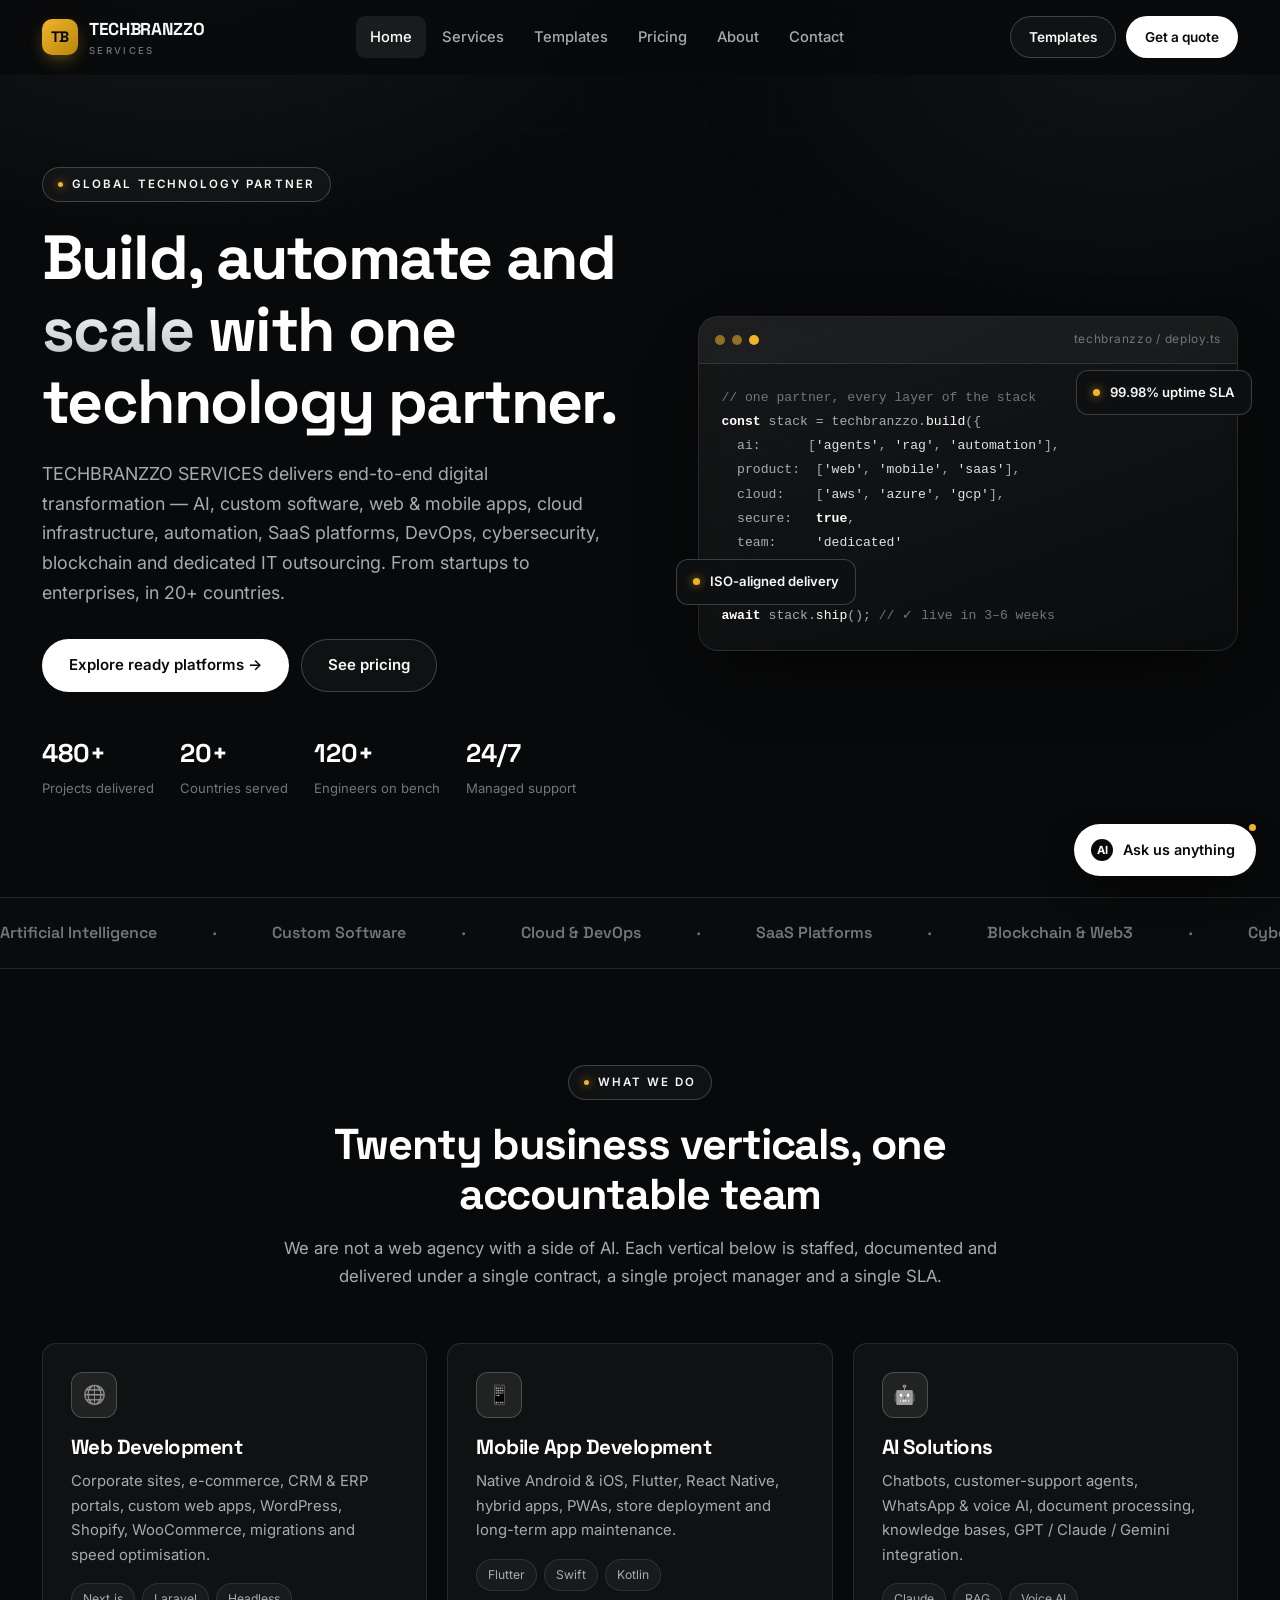
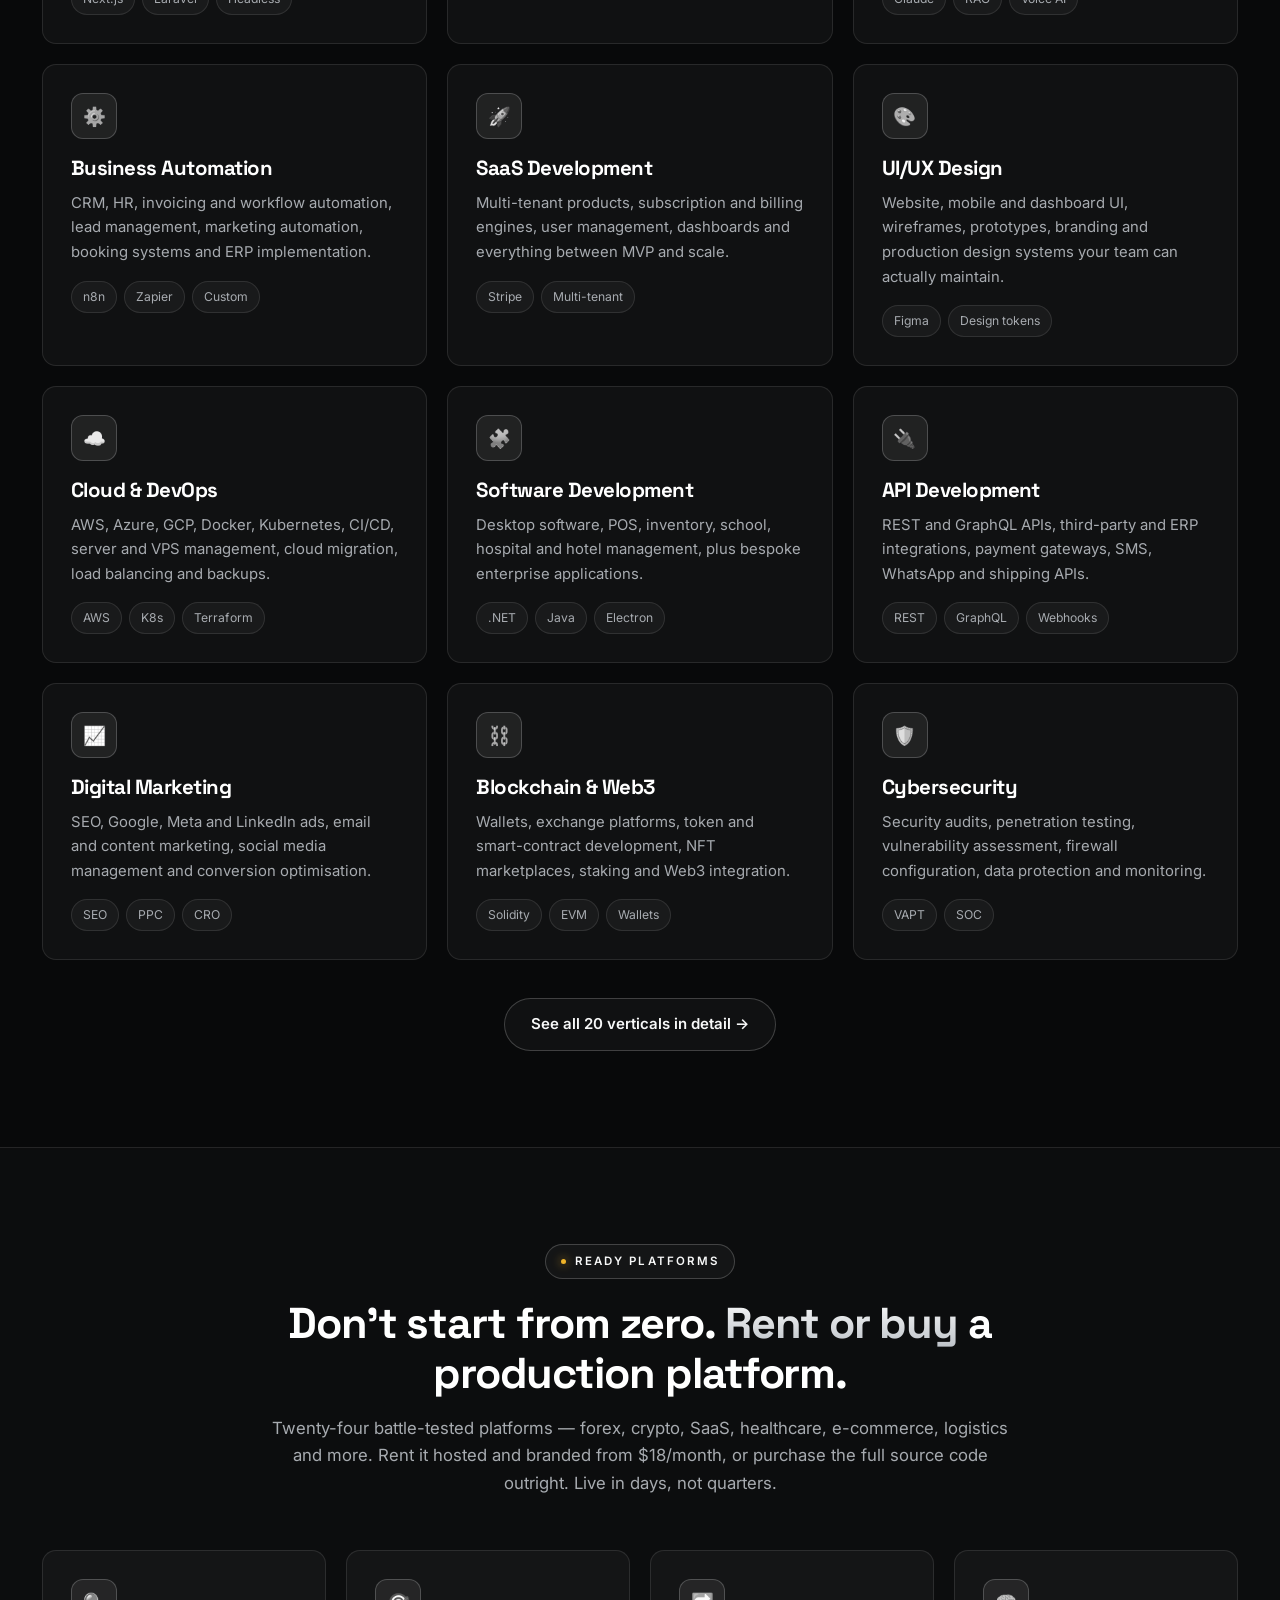
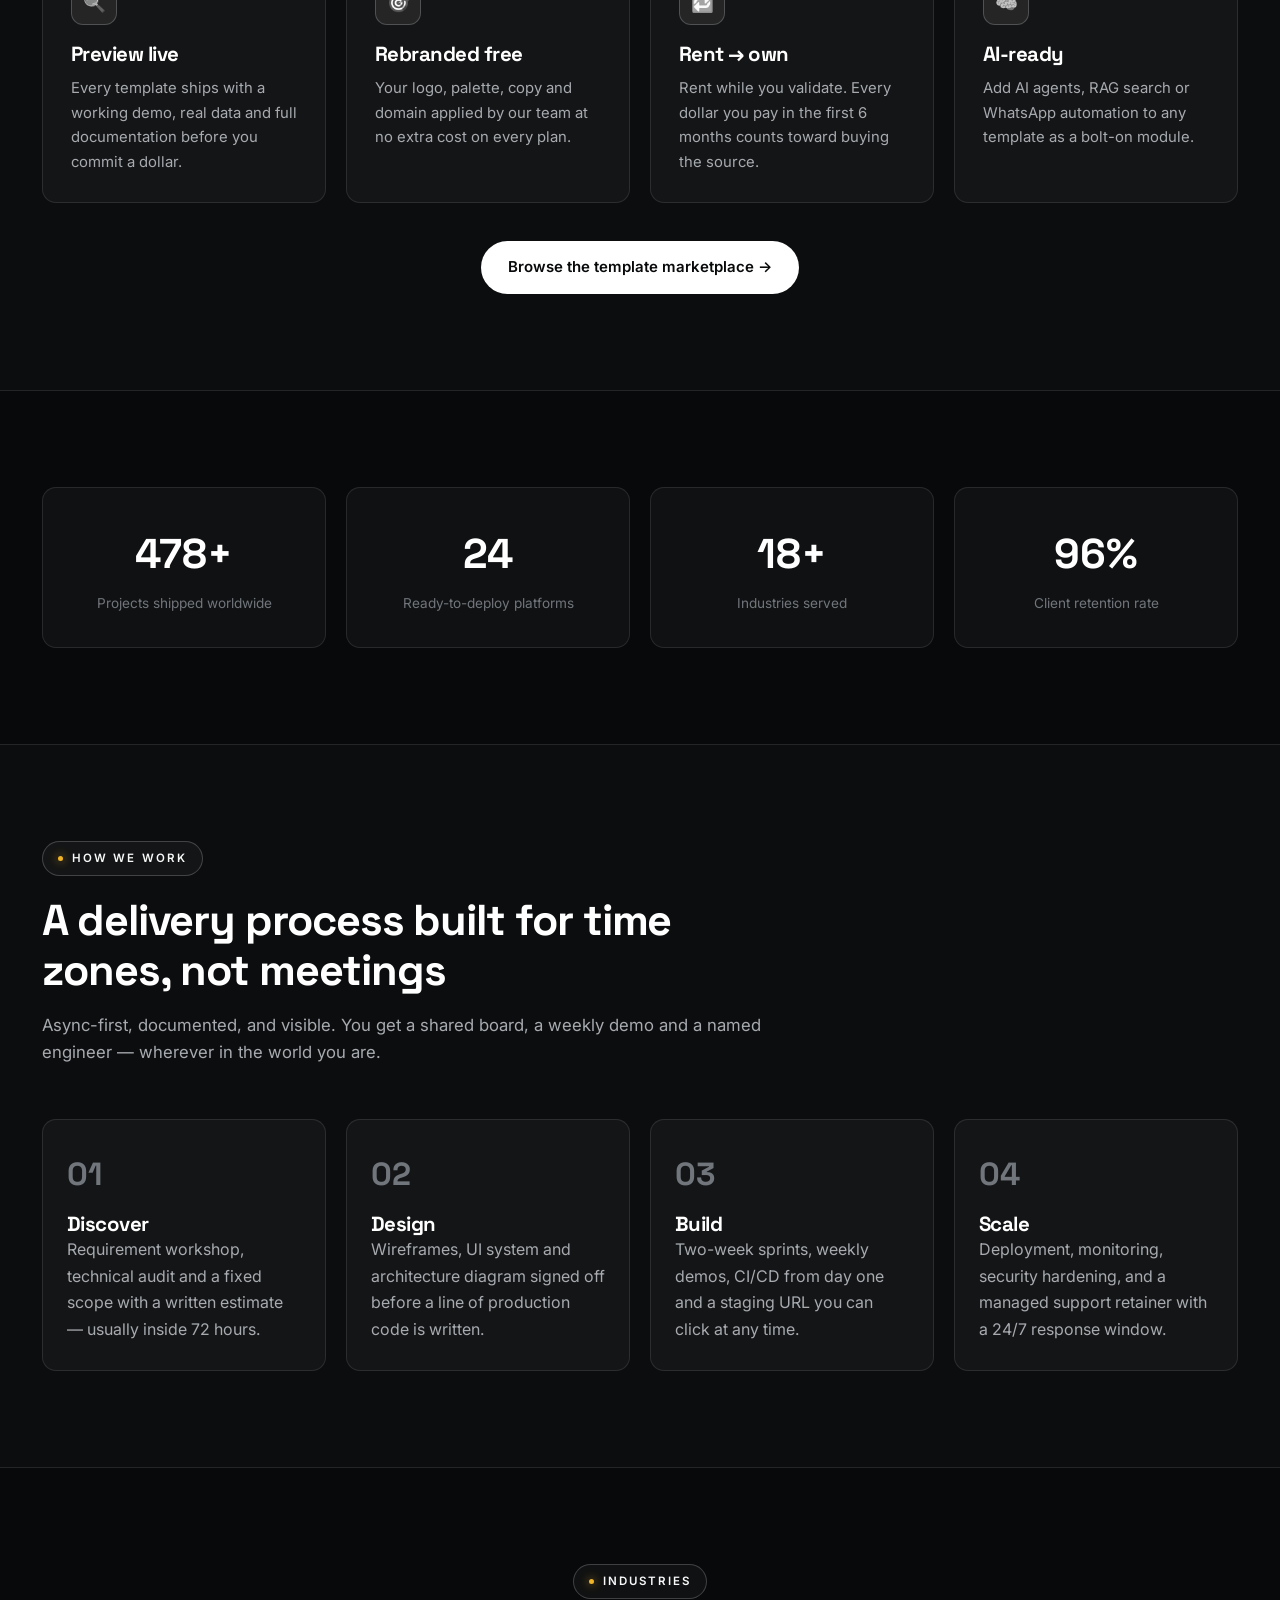
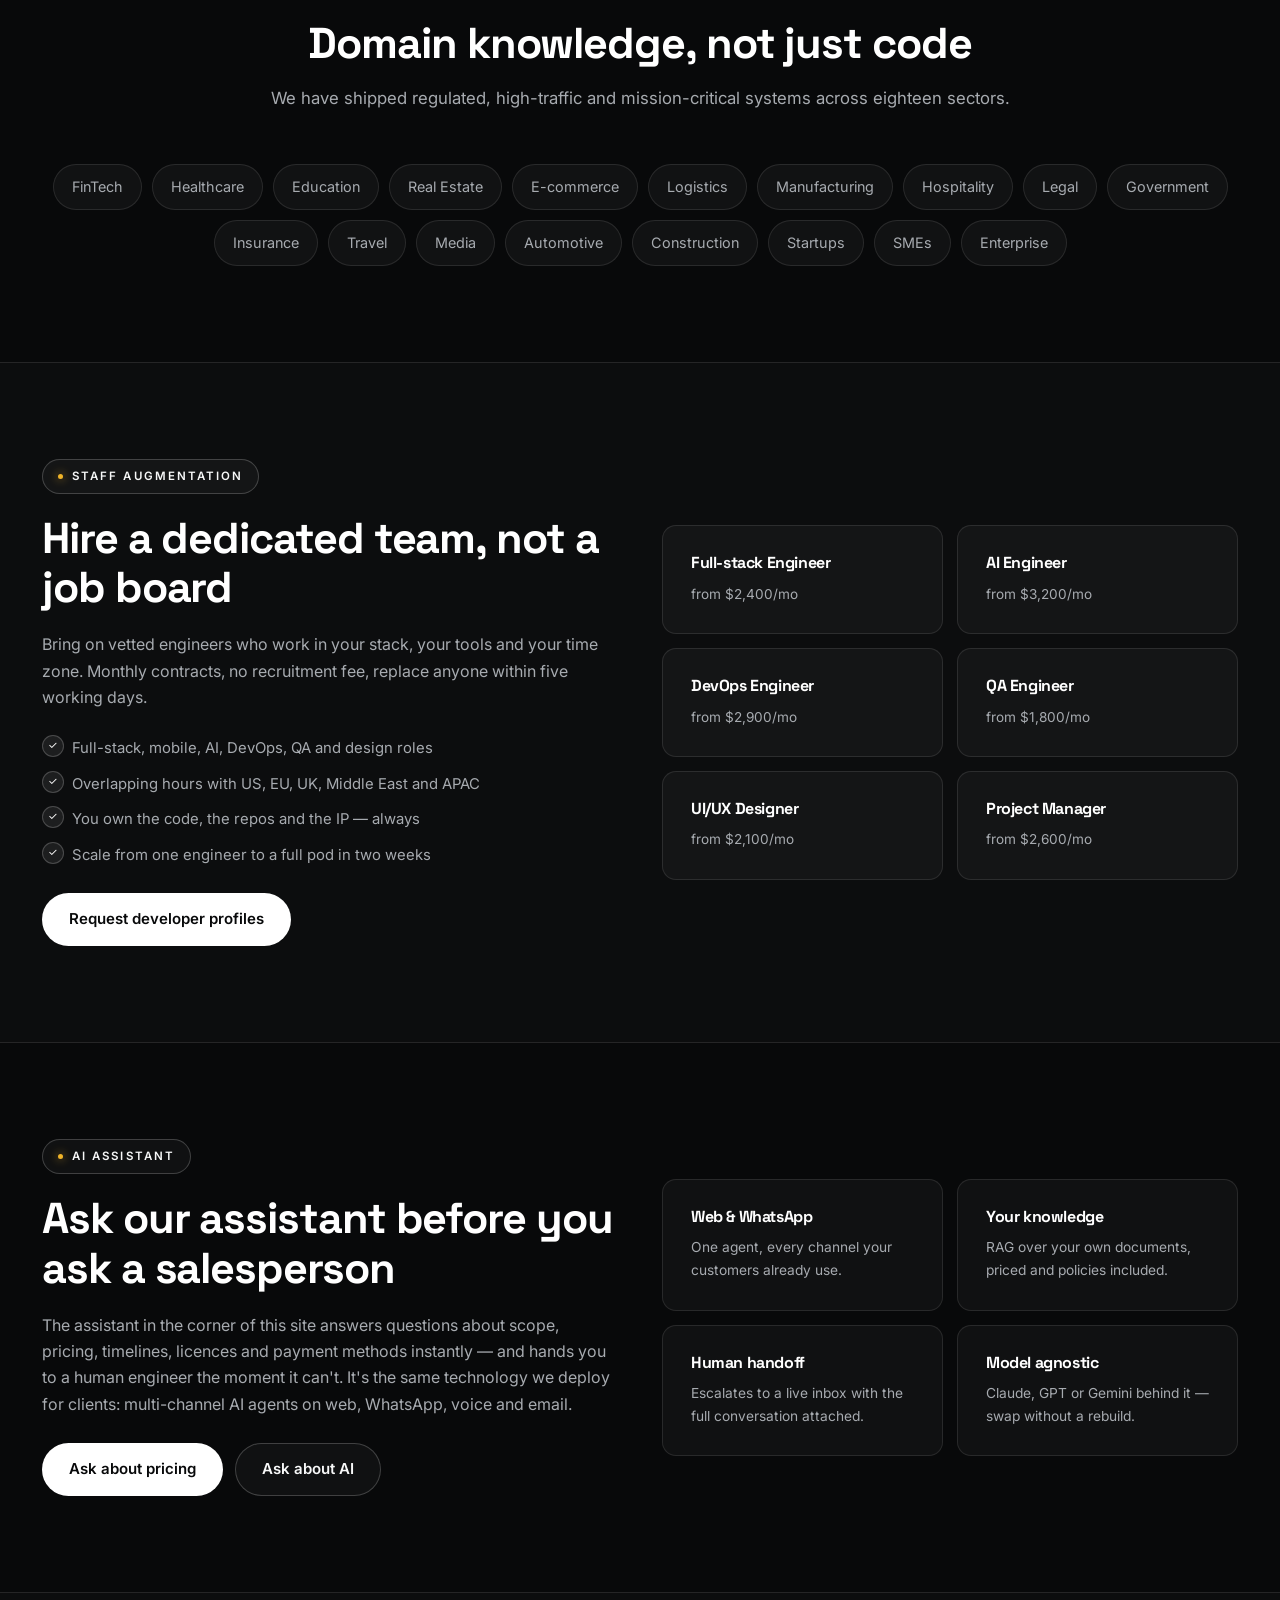
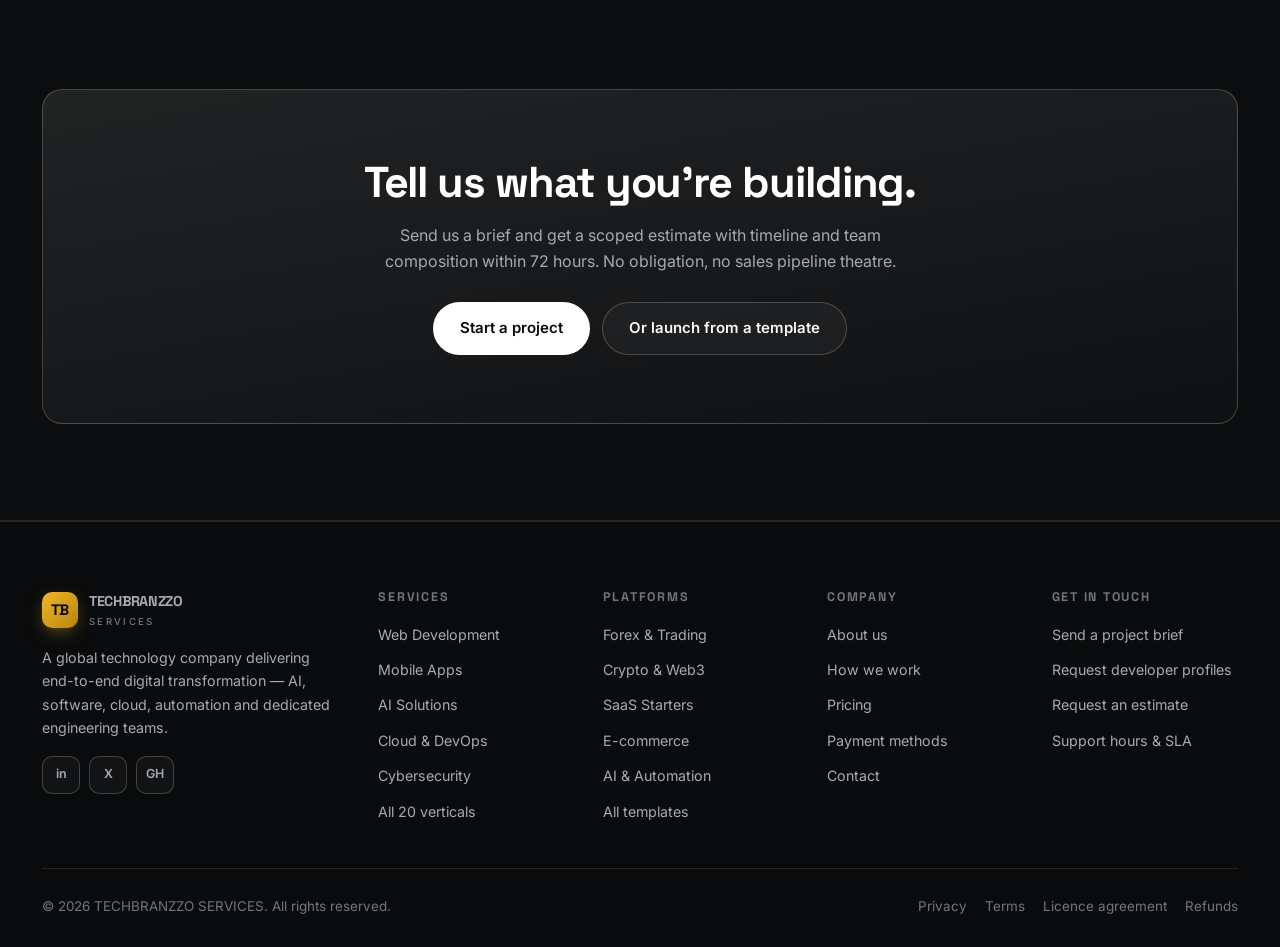
==== index.html @ 5c4728bd "Initial commit: TECHBRANZZO SERVICES website Static marketing site — 8 pages, template marketplace, " ====
<!DOCTYPE html>
<html lang="en">
<head>
<meta charset="UTF-8">
<meta name="viewport" content="width=device-width, initial-scale=1">
<title>TECHBRANZZO SERVICES — Global Technology & Digital Transformation Partner</title>
<meta name="description" content="TECHBRANZZO SERVICES is a global technology company delivering AI, custom software, web and mobile apps, cloud, automation, SaaS, DevOps, cybersecurity, blockchain and dedicated IT outsourcing. Rent or buy production-ready platforms.">
<link rel="preconnect" href="https://fonts.googleapis.com">
<link rel="preconnect" href="https://fonts.gstatic.com" crossorigin>
<link href="https://fonts.googleapis.com/css2?family=Inter:wght@400;500;600;700&family=Space+Grotesk:wght@500;600;700&display=swap" rel="stylesheet">
<link rel="stylesheet" href="assets/css/style.css">
<link rel="icon" href="data:image/svg+xml,<svg xmlns='http://www.w3.org/2000/svg' viewBox='0 0 100 100'><defs><linearGradient id='g' x1='0' y1='0' x2='1' y2='1'><stop offset='0' stop-color='%23f0b429'/><stop offset='1' stop-color='%23b8860b'/></linearGradient></defs><rect width='100' height='100' rx='22' fill='url(%23g)'/><text y='68' x='50' text-anchor='middle' font-size='52' font-family='sans-serif' font-weight='bold' fill='%23000000'>TB</text></svg>">
</head>
<body>

<div id="site-header"></div>

<!-- ============ HERO ============ -->
<section class="hero">
  <div class="wrap hero-grid">
    <div>
      <span class="eyebrow">Global technology partner</span>
      <h1>Build, automate and <span class="grad-text">scale</span> with one technology partner.</h1>
      <p class="hero-lead">TECHBRANZZO SERVICES delivers end-to-end digital transformation — AI, custom software, web &amp; mobile apps, cloud infrastructure, automation, SaaS platforms, DevOps, cybersecurity, blockchain and dedicated IT outsourcing. From startups to enterprises, in 20+ countries.</p>
      <div class="hero-actions">
        <a class="btn btn-primary" href="templates.html">Explore ready platforms →</a>
        <a class="btn btn-ghost" href="pricing.html">See pricing</a>
      </div>
      <div class="hero-trust">
        <div><strong data-count="480" data-suffix="+">0</strong><span>Projects delivered</span></div>
        <div><strong data-count="20" data-suffix="+">0</strong><span>Countries served</span></div>
        <div><strong data-count="120" data-suffix="+">0</strong><span>Engineers on bench</span></div>
        <div><strong>24/7</strong><span>Managed support</span></div>
      </div>
    </div>

    <div style="position:relative">
      <div class="panel">
        <div class="panel-bar"><i class="dot r"></i><i class="dot y"></i><i class="dot g"></i><small>techbranzzo / deploy.ts</small></div>
        <div class="panel-body">
<span class="c">// one partner, every layer of the stack</span><br>
<span class="k">const</span> stack = techbranzzo.<span class="f">build</span>({<br>
&nbsp;&nbsp;ai:&nbsp;&nbsp;&nbsp;&nbsp;&nbsp;&nbsp;[<span class="s">'agents'</span>, <span class="s">'rag'</span>, <span class="s">'automation'</span>],<br>
&nbsp;&nbsp;product:&nbsp;&nbsp;[<span class="s">'web'</span>, <span class="s">'mobile'</span>, <span class="s">'saas'</span>],<br>
&nbsp;&nbsp;cloud:&nbsp;&nbsp;&nbsp;&nbsp;[<span class="s">'aws'</span>, <span class="s">'azure'</span>, <span class="s">'gcp'</span>],<br>
&nbsp;&nbsp;secure:&nbsp;&nbsp;&nbsp;<span class="k">true</span>,<br>
&nbsp;&nbsp;team:&nbsp;&nbsp;&nbsp;&nbsp;&nbsp;<span class="s">'dedicated'</span><br>
});<br><br>
<span class="k">await</span> stack.<span class="f">ship</span>(); <span class="c">// ✓ live in 3–6 weeks</span>
        </div>
      </div>
      <div class="float-badge fb-1"><i></i> 99.98% uptime SLA</div>
      <div class="float-badge fb-2"><i></i> ISO-aligned delivery</div>
    </div>
  </div>
</section>

<!-- ============ MARQUEE ============ -->
<div class="marquee">
  <div class="marquee-track">
    <span>Artificial Intelligence</span><span>·</span><span>Custom Software</span><span>·</span><span>Cloud &amp; DevOps</span><span>·</span><span>SaaS Platforms</span><span>·</span><span>Blockchain &amp; Web3</span><span>·</span><span>Cybersecurity</span><span>·</span><span>Mobile Apps</span><span>·</span><span>IT Outsourcing</span><span>·</span>
    <span>Artificial Intelligence</span><span>·</span><span>Custom Software</span><span>·</span><span>Cloud &amp; DevOps</span><span>·</span><span>SaaS Platforms</span><span>·</span><span>Blockchain &amp; Web3</span><span>·</span><span>Cybersecurity</span><span>·</span><span>Mobile Apps</span><span>·</span><span>IT Outsourcing</span><span>·</span>
  </div>
</div>

<!-- ============ VERTICALS ============ -->
<section>
  <div class="wrap">
    <div class="sec-head center rv">
      <span class="eyebrow">What we do</span>
      <h2>Twenty business verticals, one accountable team</h2>
      <p>We are not a web agency with a side of AI. Each vertical below is staffed, documented and delivered under a single contract, a single project manager and a single SLA.</p>
    </div>

    <div class="grid g-3">
      <article class="card rv"><div class="icon">🌐</div><h3>Web Development</h3><p>Corporate sites, e-commerce, CRM &amp; ERP portals, custom web apps, WordPress, Shopify, WooCommerce, migrations and speed optimisation.</p><div class="chips"><span class="chip">Next.js</span><span class="chip">Laravel</span><span class="chip">Headless</span></div></article>
      <article class="card rv"><div class="icon">📱</div><h3>Mobile App Development</h3><p>Native Android &amp; iOS, Flutter, React Native, hybrid apps, PWAs, store deployment and long-term app maintenance.</p><div class="chips"><span class="chip">Flutter</span><span class="chip">Swift</span><span class="chip">Kotlin</span></div></article>
      <article class="card rv"><div class="icon">🤖</div><h3>AI Solutions</h3><p>Chatbots, customer-support agents, WhatsApp &amp; voice AI, document processing, knowledge bases, GPT / Claude / Gemini integration.</p><div class="chips"><span class="chip">Claude</span><span class="chip">RAG</span><span class="chip">Voice AI</span></div></article>
      <article class="card rv"><div class="icon">⚙️</div><h3>Business Automation</h3><p>CRM, HR, invoicing and workflow automation, lead management, marketing automation, booking systems and ERP implementation.</p><div class="chips"><span class="chip">n8n</span><span class="chip">Zapier</span><span class="chip">Custom</span></div></article>
      <article class="card rv"><div class="icon">🚀</div><h3>SaaS Development</h3><p>Multi-tenant products, subscription and billing engines, user management, dashboards and everything between MVP and scale.</p><div class="chips"><span class="chip">Stripe</span><span class="chip">Multi-tenant</span></div></article>
      <article class="card rv"><div class="icon">🎨</div><h3>UI/UX Design</h3><p>Website, mobile and dashboard UI, wireframes, prototypes, branding and production design systems your team can actually maintain.</p><div class="chips"><span class="chip">Figma</span><span class="chip">Design tokens</span></div></article>
      <article class="card rv"><div class="icon">☁️</div><h3>Cloud &amp; DevOps</h3><p>AWS, Azure, GCP, Docker, Kubernetes, CI/CD, server and VPS management, cloud migration, load balancing and backups.</p><div class="chips"><span class="chip">AWS</span><span class="chip">K8s</span><span class="chip">Terraform</span></div></article>
      <article class="card rv"><div class="icon">🧩</div><h3>Software Development</h3><p>Desktop software, POS, inventory, school, hospital and hotel management, plus bespoke enterprise applications.</p><div class="chips"><span class="chip">.NET</span><span class="chip">Java</span><span class="chip">Electron</span></div></article>
      <article class="card rv"><div class="icon">🔌</div><h3>API Development</h3><p>REST and GraphQL APIs, third-party and ERP integrations, payment gateways, SMS, WhatsApp and shipping APIs.</p><div class="chips"><span class="chip">REST</span><span class="chip">GraphQL</span><span class="chip">Webhooks</span></div></article>
      <article class="card rv"><div class="icon">📈</div><h3>Digital Marketing</h3><p>SEO, Google, Meta and LinkedIn ads, email and content marketing, social media management and conversion optimisation.</p><div class="chips"><span class="chip">SEO</span><span class="chip">PPC</span><span class="chip">CRO</span></div></article>
      <article class="card rv"><div class="icon">⛓️</div><h3>Blockchain &amp; Web3</h3><p>Wallets, exchange platforms, token and smart-contract development, NFT marketplaces, staking and Web3 integration.</p><div class="chips"><span class="chip">Solidity</span><span class="chip">EVM</span><span class="chip">Wallets</span></div></article>
      <article class="card rv"><div class="icon">🛡️</div><h3>Cybersecurity</h3><p>Security audits, penetration testing, vulnerability assessment, firewall configuration, data protection and monitoring.</p><div class="chips"><span class="chip">VAPT</span><span class="chip">SOC</span></div></article>
    </div>

    <div style="text-align:center;margin-top:38px" class="rv">
      <a class="btn btn-ghost" href="services.html">See all 20 verticals in detail →</a>
    </div>
  </div>
</section>

<!-- ============ TEMPLATES TEASER ============ -->
<section class="section-alt">
  <div class="wrap">
    <div class="sec-head center rv">
      <span class="eyebrow">Ready platforms</span>
      <h2>Don't start from zero. <span class="grad-text">Rent or buy</span> a production platform.</h2>
      <p>Twenty-four battle-tested platforms — forex, crypto, SaaS, healthcare, e-commerce, logistics and more. Rent it hosted and branded from $18/month, or purchase the full source code outright. Live in days, not quarters.</p>
    </div>

    <div class="grid g-4">
      <div class="card rv"><div class="icon">🔍</div><h3>Preview live</h3><p>Every template ships with a working demo, real data and full documentation before you commit a dollar.</p></div>
      <div class="card rv"><div class="icon">🎯</div><h3>Rebranded free</h3><p>Your logo, palette, copy and domain applied by our team at no extra cost on every plan.</p></div>
      <div class="card rv"><div class="icon">🔁</div><h3>Rent → own</h3><p>Rent while you validate. Every dollar you pay in the first 6 months counts toward buying the source.</p></div>
      <div class="card rv"><div class="icon">🧠</div><h3>AI-ready</h3><p>Add AI agents, RAG search or WhatsApp automation to any template as a bolt-on module.</p></div>
    </div>

    <div style="text-align:center;margin-top:38px" class="rv">
      <a class="btn btn-primary" href="templates.html">Browse the template marketplace →</a>
    </div>
  </div>
</section>

<!-- ============ STATS ============ -->
<section>
  <div class="wrap">
    <div class="stats">
      <div class="stat rv"><strong data-count="480" data-suffix="+">0</strong><span>Projects shipped worldwide</span></div>
      <div class="stat rv"><strong data-count="24" data-suffix="">0</strong><span>Ready-to-deploy platforms</span></div>
      <div class="stat rv"><strong data-count="18" data-suffix="+">0</strong><span>Industries served</span></div>
      <div class="stat rv"><strong data-count="96" data-suffix="%">0</strong><span>Client retention rate</span></div>
    </div>
  </div>
</section>

<!-- ============ PROCESS ============ -->
<section class="section-alt">
  <div class="wrap">
    <div class="sec-head rv">
      <span class="eyebrow">How we work</span>
      <h2>A delivery process built for time zones, not meetings</h2>
      <p>Async-first, documented, and visible. You get a shared board, a weekly demo and a named engineer — wherever in the world you are.</p>
    </div>
    <div class="steps">
      <div class="step rv"><h3>Discover</h3><p>Requirement workshop, technical audit and a fixed scope with a written estimate — usually inside 72 hours.</p></div>
      <div class="step rv"><h3>Design</h3><p>Wireframes, UI system and architecture diagram signed off before a line of production code is written.</p></div>
      <div class="step rv"><h3>Build</h3><p>Two-week sprints, weekly demos, CI/CD from day one and a staging URL you can click at any time.</p></div>
      <div class="step rv"><h3>Scale</h3><p>Deployment, monitoring, security hardening, and a managed support retainer with a 24/7 response window.</p></div>
    </div>
  </div>
</section>

<!-- ============ INDUSTRIES ============ -->
<section>
  <div class="wrap">
    <div class="sec-head center rv">
      <span class="eyebrow">Industries</span>
      <h2>Domain knowledge, not just code</h2>
      <p>We have shipped regulated, high-traffic and mission-critical systems across eighteen sectors.</p>
    </div>
    <div class="chips rv" style="justify-content:center;gap:10px">
      <span class="chip" style="padding:10px 18px;font-size:.9rem">FinTech</span>
      <span class="chip" style="padding:10px 18px;font-size:.9rem">Healthcare</span>
      <span class="chip" style="padding:10px 18px;font-size:.9rem">Education</span>
      <span class="chip" style="padding:10px 18px;font-size:.9rem">Real Estate</span>
      <span class="chip" style="padding:10px 18px;font-size:.9rem">E-commerce</span>
      <span class="chip" style="padding:10px 18px;font-size:.9rem">Logistics</span>
      <span class="chip" style="padding:10px 18px;font-size:.9rem">Manufacturing</span>
      <span class="chip" style="padding:10px 18px;font-size:.9rem">Hospitality</span>
      <span class="chip" style="padding:10px 18px;font-size:.9rem">Legal</span>
      <span class="chip" style="padding:10px 18px;font-size:.9rem">Government</span>
      <span class="chip" style="padding:10px 18px;font-size:.9rem">Insurance</span>
      <span class="chip" style="padding:10px 18px;font-size:.9rem">Travel</span>
      <span class="chip" style="padding:10px 18px;font-size:.9rem">Media</span>
      <span class="chip" style="padding:10px 18px;font-size:.9rem">Automotive</span>
      <span class="chip" style="padding:10px 18px;font-size:.9rem">Construction</span>
      <span class="chip" style="padding:10px 18px;font-size:.9rem">Startups</span>
      <span class="chip" style="padding:10px 18px;font-size:.9rem">SMEs</span>
      <span class="chip" style="padding:10px 18px;font-size:.9rem">Enterprise</span>
    </div>
  </div>
</section>

<!-- ============ OUTSOURCING ============ -->
<section class="section-alt">
  <div class="wrap">
    <div class="grid g-2" style="gap:44px;align-items:center">
      <div class="rv">
        <span class="eyebrow">Staff augmentation</span>
        <h2>Hire a dedicated team, not a job board</h2>
        <p style="margin:18px 0 26px">Bring on vetted engineers who work in your stack, your tools and your time zone. Monthly contracts, no recruitment fee, replace anyone within five working days.</p>
        <ul class="feat-list">
          <li>Full-stack, mobile, AI, DevOps, QA and design roles</li>
          <li>Overlapping hours with US, EU, UK, Middle East and APAC</li>
          <li>You own the code, the repos and the IP — always</li>
          <li>Scale from one engineer to a full pod in two weeks</li>
        </ul>
        <a class="btn btn-primary" style="margin-top:26px" href="contact.html">Request developer profiles</a>
      </div>
      <div class="grid g-2 rv" style="gap:14px">
        <div class="card"><h3 style="font-size:1rem">Full-stack Engineer</h3><p style="font-size:.85rem">from $2,400/mo</p></div>
        <div class="card"><h3 style="font-size:1rem">AI Engineer</h3><p style="font-size:.85rem">from $3,200/mo</p></div>
        <div class="card"><h3 style="font-size:1rem">DevOps Engineer</h3><p style="font-size:.85rem">from $2,900/mo</p></div>
        <div class="card"><h3 style="font-size:1rem">QA Engineer</h3><p style="font-size:.85rem">from $1,800/mo</p></div>
        <div class="card"><h3 style="font-size:1rem">UI/UX Designer</h3><p style="font-size:.85rem">from $2,100/mo</p></div>
        <div class="card"><h3 style="font-size:1rem">Project Manager</h3><p style="font-size:.85rem">from $2,600/mo</p></div>
      </div>
    </div>
  </div>
</section>

<!-- ============ AI ASSISTANT ============ -->
<section>
  <div class="wrap">
    <div class="grid g-2" style="gap:44px;align-items:center">
      <div class="rv">
        <span class="eyebrow">AI assistant</span>
        <h2>Ask our assistant before you ask a salesperson</h2>
        <p style="margin:18px 0 26px">The assistant in the corner of this site answers questions about scope, pricing, timelines, licences and payment methods instantly — and hands you to a human engineer the moment it can't. It's the same technology we deploy for clients: multi-channel AI agents on web, WhatsApp, voice and email.</p>
        <div class="cta-actions" style="justify-content:flex-start">
          <button class="btn btn-primary" data-ask="How much does it cost?">Ask about pricing</button>
          <button class="btn btn-ghost" data-ask="AI solutions">Ask about AI</button>
        </div>
      </div>
      <div class="grid g-2 rv" style="gap:14px">
        <div class="card"><h3 style="font-size:1rem">Web &amp; WhatsApp</h3><p style="font-size:.86rem">One agent, every channel your customers already use.</p></div>
        <div class="card"><h3 style="font-size:1rem">Your knowledge</h3><p style="font-size:.86rem">RAG over your own documents, priced and policies included.</p></div>
        <div class="card"><h3 style="font-size:1rem">Human handoff</h3><p style="font-size:.86rem">Escalates to a live inbox with the full conversation attached.</p></div>
        <div class="card"><h3 style="font-size:1rem">Model agnostic</h3><p style="font-size:.86rem">Claude, GPT or Gemini behind it — swap without a rebuild.</p></div>
      </div>
    </div>
  </div>
</section>

<!-- ============ CTA ============ -->
<section class="section-alt">
  <div class="wrap">
    <div class="cta-box rv">
      <h2>Tell us what you're building.</h2>
      <p>Send us a brief and get a scoped estimate with timeline and team composition within 72 hours. No obligation, no sales pipeline theatre.</p>
      <div class="cta-actions">
        <a class="btn btn-primary" href="contact.html">Start a project</a>
        <a class="btn btn-ghost" href="templates.html">Or launch from a template</a>
      </div>
    </div>
  </div>
</section>

<div id="site-footer"></div>

<script src="assets/js/data.js"></script>
<script src="assets/js/main.js"></script>
</body>
</html>
---- assets/css/style.css ----
/* TECHBRANZZO SERVICES — global stylesheet
   Palette: black + white only. No accent hues. */

:root {
  --bg: #08090a;
  --bg-2: #0e0f11;
  --surface: rgba(255, 255, 255, 0.035);
  --surface-2: rgba(255, 255, 255, 0.07);
  --surface-3: rgba(255, 255, 255, 0.11);
  --line: rgba(255, 255, 255, 0.10);
  --line-2: rgba(255, 255, 255, 0.20);
  --line-3: rgba(255, 255, 255, 0.34);
  --txt: #f7f8f8;
  --txt-dim: #a7abb0;
  --txt-mute: #71767c;
  --ink: #08090a;
  --silver: linear-gradient(180deg, #ffffff 0%, #b9bec4 100%);
  /* the only colour on the site — the logo mark and the dot indicators. */
  --gold: #f0b429;
  --gold-dim: rgba(240, 180, 41, .55);
  --gold-glow: rgba(240, 180, 41, .85);
  --logo-a: var(--gold);
  --logo-b: #b8860b;
  --logo-grad: linear-gradient(135deg, var(--logo-a) 0%, var(--logo-b) 100%);
  --r: 14px;
  --r-lg: 20px;
  --shadow: 0 24px 60px -24px rgba(0, 0, 0, .9);
  --max: 1240px;
  --font: 'Inter', -apple-system, BlinkMacSystemFont, 'Segoe UI', Roboto, sans-serif;
  --font-d: 'Space Grotesk', var(--font);
}

* { margin: 0; padding: 0; box-sizing: border-box; }

html { scroll-behavior: smooth; scroll-padding-top: 90px; }

body {
  font-family: var(--font);
  background: var(--bg);
  color: var(--txt);
  line-height: 1.65;
  -webkit-font-smoothing: antialiased;
  overflow-x: hidden;
}

/* ambient — monochrome only */
body::before {
  content: '';
  position: fixed;
  inset: 0;
  z-index: -2;
  background:
    radial-gradient(900px 620px at 15% -12%, rgba(255, 255, 255, .07), transparent 62%),
    radial-gradient(760px 520px at 88% 4%, rgba(255, 255, 255, .045), transparent 60%);
}
body::after {
  content: '';
  position: fixed;
  inset: 0;
  z-index: -1;
  pointer-events: none;
  opacity: .5;
  background-image:
    linear-gradient(rgba(255, 255, 255, .028) 1px, transparent 1px),
    linear-gradient(90deg, rgba(255, 255, 255, .028) 1px, transparent 1px);
  background-size: 64px 64px;
  mask-image: radial-gradient(circle at 50% 0%, #000 8%, transparent 72%);
  -webkit-mask-image: radial-gradient(circle at 50% 0%, #000 8%, transparent 72%);
}

img { max-width: 100%; display: block; }
a { color: inherit; text-decoration: none; }
button, input, select, textarea { font: inherit; color: inherit; }
:focus-visible { outline: 2px solid #fff; outline-offset: 3px; border-radius: 6px; }

.wrap { width: 100%; max-width: var(--max); margin: 0 auto; padding: 0 22px; }

/* ---------- typography ---------- */
h1, h2, h3, h4 { font-family: var(--font-d); font-weight: 700; line-height: 1.15; letter-spacing: -.025em; color: #fff; }
h1 { font-size: clamp(2.2rem, 5.2vw, 3.9rem); }
h2 { font-size: clamp(1.75rem, 3.4vw, 2.7rem); }
h3 { font-size: clamp(1.05rem, 1.6vw, 1.3rem); }
p { color: var(--txt-dim); }

/* silver = white→grey, still monochrome */
.grad-text {
  background: var(--silver);
  -webkit-background-clip: text;
  background-clip: text;
  color: transparent;
}

.eyebrow {
  display: inline-flex;
  align-items: center;
  gap: 9px;
  font-size: .72rem;
  font-weight: 600;
  letter-spacing: .18em;
  text-transform: uppercase;
  color: var(--txt);
  padding: 7px 15px;
  border: 1px solid var(--line-2);
  border-radius: 999px;
  background: var(--surface);
  margin-bottom: 20px;
}
.eyebrow::before {
  content: '';
  width: 5px; height: 5px;
  border-radius: 50%;
  background: var(--gold);
  box-shadow: 0 0 10px var(--gold-glow);
}

.sec-head { max-width: 760px; margin-bottom: 52px; }
.sec-head.center { margin-inline: auto; text-align: center; }
.sec-head p { margin-top: 16px; font-size: 1.05rem; }

/* ---------- buttons ---------- */
.btn {
  display: inline-flex;
  align-items: center;
  justify-content: center;
  gap: 9px;
  padding: 13px 26px;
  border-radius: 999px;
  border: 1px solid transparent;
  font-weight: 600;
  font-size: .94rem;
  cursor: pointer;
  transition: transform .18s, background .18s, border-color .18s, color .18s;
  white-space: nowrap;
}
.btn-primary { background: #fff; color: var(--ink); }
.btn-primary:hover { background: #d9dde1; transform: translateY(-2px); }
.btn-ghost { background: var(--surface); border-color: var(--line-2); color: var(--txt); }
.btn-ghost:hover { background: var(--surface-2); border-color: var(--line-3); transform: translateY(-2px); }
.btn-sm { padding: 9px 18px; font-size: .85rem; }
.btn-block { width: 100%; }

/* ---------- header ---------- */
.site-head {
  position: sticky;
  top: 0;
  z-index: 100;
  backdrop-filter: blur(18px);
  -webkit-backdrop-filter: blur(18px);
  background: rgba(8, 9, 10, .74);
  border-bottom: 1px solid transparent;
  transition: border-color .3s, background .3s;
}
.site-head.scrolled { border-bottom-color: var(--line); background: rgba(8, 9, 10, .94); }
.nav {
  display: flex;
  align-items: center;
  justify-content: space-between;
  gap: 18px;
  height: 74px;
}
.logo { display: flex; align-items: center; gap: 11px; font-family: var(--font-d); font-weight: 700; font-size: 1.08rem; letter-spacing: -.02em; }
.logo-mark {
  width: 36px; height: 36px;
  border-radius: 10px;
  background: var(--logo-grad);
  display: grid;
  place-items: center;
  color: var(--ink); /* dark on gold — white would fail contrast */
  font-weight: 800;
  font-size: .95rem;
  box-shadow: 0 6px 18px -6px rgba(240, 180, 41, .6);
}
.logo small { display: block; font-family: var(--font); font-size: .6rem; letter-spacing: .24em; color: var(--txt-mute); font-weight: 500; }

.nav-links { display: flex; align-items: center; gap: 2px; }
.nav-links a {
  padding: 9px 14px;
  border-radius: 9px;
  font-size: .92rem;
  font-weight: 500;
  color: var(--txt-dim);
  transition: color .2s, background .2s;
}
.nav-links a:hover { color: var(--txt); background: var(--surface); }
.nav-links a.active { color: #fff; background: var(--surface-2); }
.nav-cta { display: flex; align-items: center; gap: 10px; }

.burger {
  display: none;
  width: 42px; height: 42px;
  border-radius: 10px;
  border: 1px solid var(--line-2);
  background: var(--surface);
  cursor: pointer;
  place-items: center;
}
.burger span { display: block; width: 18px; height: 2px; background: var(--txt); border-radius: 2px; position: relative; transition: .25s; }
.burger span::before, .burger span::after {
  content: ''; position: absolute; left: 0; width: 18px; height: 2px; background: var(--txt); border-radius: 2px; transition: .25s;
}
.burger span::before { top: -6px; }
.burger span::after { top: 6px; }
.burger.open span { background: transparent; }
.burger.open span::before { top: 0; transform: rotate(45deg); }
.burger.open span::after { top: 0; transform: rotate(-45deg); }

/* ---------- hero ---------- */
.hero { position: relative; padding: 92px 0 96px; }
.hero-grid { display: grid; grid-template-columns: 1.05fr .95fr; gap: 60px; align-items: center; }
.hero h1 { margin-bottom: 22px; }
.hero-lead { font-size: 1.12rem; max-width: 560px; margin-bottom: 32px; }
.hero-actions { display: flex; flex-wrap: wrap; gap: 12px; margin-bottom: 40px; }
.hero-trust { display: flex; flex-wrap: wrap; gap: 26px; }
.hero-trust div strong { display: block; font-family: var(--font-d); font-size: 1.6rem; color: #fff; }
.hero-trust div span { font-size: .82rem; color: var(--txt-mute); }

.panel {
  border: 1px solid var(--line);
  border-radius: var(--r-lg);
  background: linear-gradient(160deg, rgba(255, 255, 255, .06), rgba(255, 255, 255, .015));
  box-shadow: var(--shadow);
  overflow: hidden;
  backdrop-filter: blur(10px);
}
.panel-bar { display: flex; align-items: center; gap: 7px; padding: 13px 16px; border-bottom: 1px solid var(--line); background: rgba(255, 255, 255, .03); }
.dot { width: 10px; height: 10px; border-radius: 50%; background: var(--gold-dim); }
.dot.g { background: var(--gold); }
.panel-bar small { margin-left: auto; color: var(--txt-mute); font-size: .74rem; letter-spacing: .06em; }
.panel-body { padding: 22px; font-family: ui-monospace, 'SF Mono', Menlo, monospace; font-size: .82rem; line-height: 1.85; color: var(--txt-dim); }
.panel-body .k { color: #fff; font-weight: 600; }
.panel-body .s { color: #dfe3e7; }
.panel-body .c { color: var(--txt-mute); }
.panel-body .f { color: #fff; }

.float-badge {
  position: absolute;
  display: flex; align-items: center; gap: 10px;
  padding: 11px 16px;
  border-radius: 12px;
  border: 1px solid var(--line-2);
  background: rgba(14, 15, 17, .94);
  backdrop-filter: blur(12px);
  font-size: .82rem;
  font-weight: 600;
  box-shadow: var(--shadow);
  animation: floaty 6s ease-in-out infinite;
}
.float-badge i { width: 7px; height: 7px; border-radius: 50%; background: var(--gold); box-shadow: 0 0 10px var(--gold-glow); }
.fb-1 { right: -14px; top: 16%; }
.fb-2 { left: -22px; bottom: 14%; animation-delay: -3s; }
@keyframes floaty { 0%, 100% { transform: translateY(0); } 50% { transform: translateY(-12px); } }

/* ---------- marquee ---------- */
.marquee { border-block: 1px solid var(--line); padding: 22px 0; overflow: hidden; background: rgba(255, 255, 255, .012); }
.marquee-track { display: flex; gap: 56px; width: max-content; animation: slide 34s linear infinite; }
.marquee-track span { font-family: var(--font-d); font-size: 1rem; font-weight: 600; color: var(--txt-mute); white-space: nowrap; }
@keyframes slide { to { transform: translateX(-50%); } }

/* ---------- sections ---------- */
section { padding: 96px 0; }
.section-alt { background: rgba(255, 255, 255, .018); border-block: 1px solid var(--line); }

.grid { display: grid; gap: 20px; }
.g-2 { grid-template-columns: repeat(2, 1fr); }
.g-side { grid-template-columns: 1.4fr .9fr; gap: 34px; align-items: start; }
.g-3 { grid-template-columns: repeat(3, 1fr); }
.g-4 { grid-template-columns: repeat(4, 1fr); }

.card {
  position: relative;
  padding: 28px;
  border: 1px solid var(--line);
  border-radius: var(--r);
  background: var(--surface);
  transition: transform .25s, border-color .25s, background .25s;
}
.card:hover { transform: translateY(-4px); border-color: var(--line-2); background: var(--surface-2); }
.card h3 { margin-bottom: 10px; }
.card p { font-size: .93rem; }

.icon {
  width: 46px; height: 46px;
  border-radius: 12px;
  display: grid; place-items: center;
  background: var(--surface-2);
  border: 1px solid var(--line-2);
  margin-bottom: 18px;
  font-size: 1.15rem;
  filter: grayscale(1);
}

.chips { display: flex; flex-wrap: wrap; gap: 7px; margin-top: 16px; }
.chip {
  font-size: .76rem;
  padding: 5px 11px;
  border-radius: 999px;
  border: 1px solid var(--line);
  background: rgba(255, 255, 255, .04);
  color: var(--txt-dim);
}

/* accordion */
.vert {
  border: 1px solid var(--line);
  border-radius: var(--r);
  background: var(--surface);
  overflow: hidden;
  transition: border-color .25s;
  scroll-margin-top: 100px;
}
.vert + .vert { margin-top: 12px; }
.vert:hover, .vert.open { border-color: var(--line-2); }
.vert-head {
  display: flex; align-items: center; gap: 16px;
  padding: 22px 24px;
  cursor: pointer;
  user-select: none;
}
.vert-num { font-family: var(--font-d); font-size: .8rem; color: var(--txt-mute); min-width: 28px; font-weight: 700; }
.vert-head h3 { flex: 1; font-size: 1.1rem; }
.vert-head .plus { width: 26px; height: 26px; display: grid; place-items: center; color: var(--txt-dim); transition: transform .3s, color .3s; font-size: 1.3rem; }
.vert.open .plus { transform: rotate(45deg); color: #fff; }
.vert-body { max-height: 0; overflow: hidden; transition: max-height .35s ease; }
.vert-body ul { padding: 0 24px 24px 68px; display: grid; grid-template-columns: repeat(3, 1fr); gap: 8px 22px; list-style: none; }
.vert-body li { font-size: .9rem; color: var(--txt-dim); position: relative; padding-left: 18px; }
.vert-body li::before { content: '—'; position: absolute; left: 0; color: var(--txt-mute); }

/* stats */
.stats { display: grid; grid-template-columns: repeat(4, 1fr); gap: 20px; }
.stat { text-align: center; padding: 32px 18px; border: 1px solid var(--line); border-radius: var(--r); background: var(--surface); }
.stat strong { display: block; font-family: var(--font-d); font-size: clamp(1.9rem, 3.4vw, 2.6rem); color: #fff; }
.stat span { font-size: .85rem; color: var(--txt-mute); }

/* ---------- marketplace ---------- */
.market-bar {
  position: sticky;
  top: 74px;
  z-index: 40;
  display: flex;
  flex-wrap: wrap;
  align-items: center;
  gap: 12px;
  padding: 16px 0;
  background: rgba(8, 9, 10, .94);
  backdrop-filter: blur(16px);
  border-bottom: 1px solid var(--line);
  margin-bottom: 32px;
}
.search { position: relative; flex: 1 1 260px; min-width: 220px; }
.search input {
  width: 100%;
  padding: 12px 16px 12px 42px;
  border-radius: 11px;
  border: 1px solid var(--line-2);
  background: var(--surface);
  outline: none;
  font-size: .93rem;
  transition: border-color .2s;
}
.search input:focus { border-color: var(--line-3); }
.search svg { position: absolute; left: 14px; top: 50%; transform: translateY(-50%); opacity: .5; }

select.field, input.field, textarea.field {
  padding: 12px 15px;
  border-radius: 11px;
  border: 1px solid var(--line-2);
  background: var(--surface);
  outline: none;
  font-size: .92rem;
  transition: border-color .2s;
}
select.field { padding-right: 34px; cursor: pointer; }
select.field option { background: #0e0f11; }
.field:focus { border-color: var(--line-3); }

.toggle {
  display: inline-flex;
  padding: 4px;
  border-radius: 999px;
  border: 1px solid var(--line-2);
  background: var(--surface);
  gap: 3px;
}
.toggle button {
  padding: 8px 18px;
  border: 0;
  border-radius: 999px;
  background: transparent;
  color: var(--txt-dim);
  font-size: .85rem;
  font-weight: 600;
  cursor: pointer;
  transition: .2s;
}
.toggle button.on { background: #fff; color: var(--ink); }

.filters { display: flex; flex-wrap: wrap; gap: 8px; margin-bottom: 30px; }
.filters button {
  padding: 8px 16px;
  border-radius: 999px;
  border: 1px solid var(--line);
  background: var(--surface);
  color: var(--txt-dim);
  font-size: .85rem;
  font-weight: 500;
  cursor: pointer;
  transition: .2s;
}
.filters button:hover { border-color: var(--line-2); color: var(--txt); }
.filters button.on { background: #fff; border-color: #fff; color: var(--ink); }

.market-grid { display: grid; grid-template-columns: repeat(3, 1fr); gap: 22px; }

.tpl {
  display: flex;
  flex-direction: column;
  border: 1px solid var(--line);
  border-radius: var(--r);
  background: var(--surface);
  overflow: hidden;
  transition: transform .25s, border-color .25s, box-shadow .25s;
}
.tpl:hover { transform: translateY(-5px); border-color: var(--line-2); box-shadow: var(--shadow); }

.tpl-shot { position: relative; aspect-ratio: 16 / 10; overflow: hidden; border-bottom: 1px solid var(--line); }
.tpl-shot .mock { position: absolute; inset: 0; display: flex; flex-direction: column; }
.mock-bar { display: flex; align-items: center; gap: 5px; padding: 8px 10px; background: rgba(0, 0, 0, .45); }
.mock-bar i { width: 6px; height: 6px; border-radius: 50%; background: var(--gold-dim); }
.mock-bar u { flex: 1; height: 11px; margin-left: 6px; border-radius: 3px; background: rgba(255, 255, 255, .12); }
.mock-body { flex: 1; padding: 14px; display: flex; flex-direction: column; gap: 8px; }
.mock-title { font-family: var(--font-d); font-weight: 700; font-size: 1rem; color: #fff; }
.mock-line { height: 6px; border-radius: 3px; background: rgba(255, 255, 255, .24); }
.mock-line.s { width: 55%; }
.mock-blocks { margin-top: auto; display: grid; grid-template-columns: repeat(3, 1fr); gap: 7px; }
.mock-blocks u { display: block; height: 30px; border-radius: 5px; background: rgba(255, 255, 255, .14); border: 1px solid rgba(255, 255, 255, .08); }

.tpl-badge {
  position: absolute; top: 10px; right: 10px;
  padding: 5px 11px;
  border-radius: 999px;
  font-size: .66rem;
  font-weight: 700;
  letter-spacing: .08em;
  text-transform: uppercase;
  background: #fff;
  color: var(--ink);
}
.tpl-badge.new, .tpl-badge.top { background: rgba(8, 9, 10, .86); color: #fff; border: 1px solid var(--line-3); backdrop-filter: blur(8px); }

.tpl-hover {
  position: absolute; inset: 0;
  display: grid; place-items: center;
  gap: 10px;
  grid-auto-flow: column;
  background: rgba(8, 9, 10, .8);
  backdrop-filter: blur(3px);
  opacity: 0;
  transition: opacity .22s;
}
.tpl:hover .tpl-hover { opacity: 1; }

.tpl-body { padding: 18px 20px 20px; display: flex; flex-direction: column; flex: 1; }
.tpl-cat { font-size: .7rem; letter-spacing: .14em; text-transform: uppercase; color: var(--txt-mute); font-weight: 600; }
.tpl-body h3 { font-size: 1.03rem; margin: 7px 0 8px; }
.tpl-body p { font-size: .87rem; margin-bottom: 14px; }
.tpl-meta { display: flex; align-items: center; gap: 10px; font-size: .78rem; color: var(--txt-mute); margin-bottom: 14px; }
.stars { color: #fff; letter-spacing: 1px; }
.tpl-foot { margin-top: auto; display: flex; align-items: flex-end; justify-content: space-between; gap: 12px; padding-top: 14px; border-top: 1px solid var(--line); }
.price strong { font-family: var(--font-d); font-size: 1.28rem; display: block; line-height: 1.2; color: #fff; }
.price span { font-size: .74rem; color: var(--txt-mute); }
.price del { font-size: .8rem; color: var(--txt-mute); margin-left: 6px; }

.empty { grid-column: 1 / -1; text-align: center; padding: 70px 20px; border: 1px dashed var(--line-2); border-radius: var(--r); }

/* ---------- template detail ---------- */
.detail-grid { display: grid; grid-template-columns: 1.6fr .9fr; gap: 34px; align-items: start; }
.preview { border: 1px solid var(--line); border-radius: var(--r-lg); overflow: hidden; box-shadow: var(--shadow); }
.preview .tpl-shot { aspect-ratio: 16 / 9; border: 0; }
.preview .mock-title { font-size: 1.7rem; }

.buy-box {
  position: sticky; top: 96px;
  border: 1px solid var(--line-2);
  border-radius: var(--r-lg);
  background: linear-gradient(160deg, rgba(255, 255, 255, .075), rgba(255, 255, 255, .02));
  padding: 26px;
  box-shadow: var(--shadow);
}
.plan {
  display: flex; align-items: flex-start; gap: 13px;
  padding: 16px;
  border: 1px solid var(--line);
  border-radius: 12px;
  cursor: pointer;
  transition: .2s;
  margin-bottom: 11px;
}
.plan:hover { border-color: var(--line-2); }
.plan.on { border-color: #fff; background: rgba(255, 255, 255, .07); }
.plan input { accent-color: #fff; margin-top: 5px; }
.plan h4 { font-family: var(--font-d); font-size: .97rem; }
.plan small { display: block; color: var(--txt-mute); font-size: .8rem; line-height: 1.5; }
.plan b { font-family: var(--font-d); font-size: 1.12rem; margin-left: auto; white-space: nowrap; color: #fff; }

.spec { display: flex; justify-content: space-between; gap: 14px; padding: 11px 0; border-bottom: 1px solid var(--line); font-size: .88rem; }
.spec:last-child { border-bottom: 0; }
.spec span { color: var(--txt-mute); }
.spec b { font-weight: 600; color: var(--txt); }

.feat-list { list-style: none; display: grid; gap: 11px; }
.feat-list li { position: relative; padding-left: 30px; font-size: .93rem; color: var(--txt-dim); }
.feat-list li::before {
  content: '✓';
  position: absolute; left: 0; top: -1px;
  width: 20px; height: 20px;
  display: grid; place-items: center;
  border-radius: 50%;
  background: var(--surface-2);
  border: 1px solid var(--line-2);
  color: #fff;
  font-size: .68rem;
}

/* ---------- tables ---------- */
.table-wrap { overflow-x: auto; border: 1px solid var(--line); border-radius: var(--r); }
table { width: 100%; border-collapse: collapse; min-width: 640px; }
th, td { padding: 15px 18px; text-align: left; font-size: .92rem; border-bottom: 1px solid var(--line); }
th { font-family: var(--font-d); font-size: .78rem; letter-spacing: .1em; text-transform: uppercase; color: var(--txt-mute); background: rgba(255, 255, 255, .03); }
td { color: var(--txt-dim); }
td:first-child { color: var(--txt); }
tbody tr:last-child td { border-bottom: 0; }
tbody tr:hover { background: rgba(255, 255, 255, .022); }

/* ---------- pricing ---------- */
.tiers { display: grid; grid-template-columns: repeat(3, 1fr); gap: 20px; align-items: stretch; }
.tier {
  display: flex; flex-direction: column;
  padding: 30px 26px;
  border: 1px solid var(--line);
  border-radius: var(--r-lg);
  background: var(--surface);
  transition: transform .25s, border-color .25s;
}
.tier:hover { transform: translateY(-4px); border-color: var(--line-2); }
.tier.featured { border-color: #fff; background: linear-gradient(170deg, rgba(255, 255, 255, .1), rgba(255, 255, 255, .02)); }
.tier-tag {
  align-self: flex-start;
  font-size: .66rem; font-weight: 700; letter-spacing: .12em; text-transform: uppercase;
  padding: 5px 11px; border-radius: 999px; background: #fff; color: var(--ink); margin-bottom: 14px;
}
.tier h3 { font-size: 1.25rem; }
.tier > p { font-size: .9rem; margin-top: 8px; min-height: 44px; }
.tier-price { margin: 22px 0 6px; font-family: var(--font-d); font-size: 2.4rem; font-weight: 700; color: #fff; line-height: 1; }
.tier-price sup { font-size: 1.1rem; vertical-align: super; margin-right: 2px; }
.tier-price small { font-size: .85rem; font-family: var(--font); font-weight: 400; color: var(--txt-mute); }
.tier-note { font-size: .82rem; color: var(--txt-mute); margin-bottom: 22px; }
.tier .feat-list { margin-bottom: 26px; }
.tier .btn { margin-top: auto; }

.pay-grid { display: grid; grid-template-columns: repeat(4, 1fr); gap: 14px; }
.pay {
  display: flex; align-items: center; gap: 14px;
  padding: 18px 20px;
  border: 1px solid var(--line);
  border-radius: var(--r);
  background: var(--surface);
  transition: border-color .25s, background .25s;
}
.pay:hover { border-color: var(--line-2); background: var(--surface-2); }
.pay-logo {
  min-width: 52px; height: 34px;
  display: grid; place-items: center;
  border-radius: 7px;
  background: #fff;
  color: var(--ink);
  font-family: var(--font-d);
  font-weight: 700;
  font-size: .72rem;
  letter-spacing: .02em;
}
.pay b { display: block; font-size: .9rem; font-weight: 600; }
.pay span { display: block; font-size: .78rem; color: var(--txt-mute); }

/* ---------- steps ---------- */
.steps { display: grid; grid-template-columns: repeat(4, 1fr); gap: 20px; counter-reset: s; }
.step { position: relative; padding: 28px 24px; border: 1px solid var(--line); border-radius: var(--r); background: var(--surface); }
.step::before {
  counter-increment: s;
  content: '0' counter(s);
  font-family: var(--font-d);
  font-size: 2rem;
  font-weight: 700;
  color: var(--txt-mute);
  display: block;
  margin-bottom: 12px;
}

/* ---------- CTA ---------- */
.cta-box {
  position: relative;
  text-align: center;
  padding: 68px 34px;
  border: 1px solid var(--line-2);
  border-radius: var(--r-lg);
  background: linear-gradient(170deg, rgba(255, 255, 255, .09), rgba(255, 255, 255, .02));
  overflow: hidden;
}
.cta-box h2 { margin-bottom: 14px; }
.cta-box p { max-width: 560px; margin: 0 auto 28px; }
.cta-actions { display: flex; flex-wrap: wrap; gap: 12px; justify-content: center; }

/* ---------- forms ---------- */
.form-grid { display: grid; grid-template-columns: repeat(2, 1fr); gap: 16px; }
.form-grid .full { grid-column: 1 / -1; }
label { display: block; font-size: .84rem; font-weight: 600; margin-bottom: 7px; color: var(--txt-dim); }
input.field, select.field, textarea.field { width: 100%; }
textarea.field { resize: vertical; min-height: 130px; }

/* ---------- footer ---------- */
.site-foot { border-top: 1px solid var(--line); padding: 68px 0 30px; background: rgba(255, 255, 255, .012); }
.foot-grid { display: grid; grid-template-columns: 1.6fr repeat(4, 1fr); gap: 38px; margin-bottom: 44px; }
.foot-grid h4 { font-size: .78rem; letter-spacing: .14em; text-transform: uppercase; color: var(--txt-mute); margin-bottom: 16px; }
.foot-grid ul { list-style: none; display: grid; gap: 9px; }
.foot-grid a { font-size: .89rem; color: var(--txt-dim); transition: color .2s; }
.foot-grid a:hover { color: #fff; }
.foot-about p { font-size: .89rem; margin: 16px 0; max-width: 330px; }
.socials { display: flex; gap: 9px; }
.socials a {
  width: 38px; height: 38px;
  display: grid; place-items: center;
  border-radius: 10px;
  border: 1px solid var(--line-2);
  background: var(--surface);
  font-size: .78rem;
  font-weight: 600;
  transition: .2s;
}
.socials a:hover { background: #fff; color: var(--ink); border-color: #fff; }
.foot-bot { display: flex; flex-wrap: wrap; gap: 14px; justify-content: space-between; align-items: center; padding-top: 26px; border-top: 1px solid var(--line); font-size: .84rem; color: var(--txt-mute); }
.foot-bot nav { display: flex; gap: 18px; flex-wrap: wrap; }
.foot-bot a:hover { color: #fff; }

/* ---------- inner page hero ---------- */
.page-hero { padding: 74px 0 44px; text-align: center; }
.page-hero p { max-width: 660px; margin: 16px auto 0; font-size: 1.03rem; }
.crumbs { font-size: .84rem; color: var(--txt-mute); margin-bottom: 18px; }
.crumbs a:hover { color: #fff; }

/* ---------- legal ---------- */
.legal { max-width: 820px; }
.legal h2 { font-size: 1.5rem; margin: 46px 0 14px; scroll-margin-top: 100px; }
.legal h3 { font-size: 1.05rem; margin: 26px 0 10px; }
.legal p, .legal li { font-size: .94rem; color: var(--txt-dim); }
.legal ul { margin: 12px 0 12px 22px; display: grid; gap: 8px; }

/* ---------- reveal ---------- */
.rv { opacity: 0; transform: translateY(22px); transition: opacity .6s cubic-bezier(.2,.7,.3,1), transform .6s cubic-bezier(.2,.7,.3,1); }
.rv.in { opacity: 1; transform: none; }

/* ---------- toast ---------- */
.toast {
  position: fixed;
  left: 50%; bottom: 28px;
  transform: translate(-50%, 130%);
  z-index: 300;
  padding: 14px 24px;
  border-radius: 999px;
  border: 1px solid var(--line-2);
  background: #16181a;
  box-shadow: var(--shadow);
  font-size: .9rem;
  font-weight: 500;
  transition: transform .35s cubic-bezier(.2,.8,.3,1);
}
.toast.show { transform: translate(-50%, 0); }

/* ---------- AI chatbot ---------- */
.bot-launch {
  position: fixed;
  right: 24px; bottom: 24px;
  z-index: 210;
  display: flex; align-items: center; gap: 10px;
  padding: 13px 20px 13px 16px;
  border-radius: 999px;
  border: 1px solid var(--line-2);
  background: #fff;
  color: var(--ink);
  font-weight: 600;
  font-size: .9rem;
  cursor: pointer;
  box-shadow: 0 16px 40px -14px rgba(0, 0, 0, .9);
  transition: transform .2s, opacity .2s;
}
.bot-launch:hover { transform: translateY(-2px); }
.bot-launch.hide { opacity: 0; pointer-events: none; transform: translateY(10px) scale(.95); }
.bot-launch i {
  width: 22px; height: 22px; border-radius: 50%;
  background: var(--ink); color: #fff;
  display: grid; place-items: center;
  font-size: .7rem; font-style: normal; font-weight: 700;
}
.bot-launch .pip {
  position: absolute; top: -3px; right: -3px;
  width: 11px; height: 11px; border-radius: 50%;
  background: var(--gold); border: 2px solid var(--ink);
}

.bot {
  position: fixed;
  right: 24px; bottom: 24px;
  z-index: 220;
  width: min(384px, calc(100vw - 32px));
  height: min(580px, calc(100vh - 48px));
  display: flex; flex-direction: column;
  border: 1px solid var(--line-2);
  border-radius: 18px;
  background: #0d0e10;
  box-shadow: 0 30px 80px -20px rgba(0, 0, 0, .95);
  overflow: hidden;
  opacity: 0;
  transform: translateY(16px) scale(.97);
  pointer-events: none;
  transition: opacity .25s, transform .25s;
}
.bot.open { opacity: 1; transform: none; pointer-events: auto; }

.bot-head { display: flex; align-items: center; gap: 12px; padding: 16px 18px; border-bottom: 1px solid var(--line); background: rgba(255, 255, 255, .03); }
.bot-avatar { width: 36px; height: 36px; border-radius: 10px; background: var(--logo-grad); color: var(--ink); display: grid; place-items: center; font-family: var(--font-d); font-weight: 700; font-size: .82rem; }
.bot-head b { display: block; font-size: .93rem; font-family: var(--font-d); }
.bot-head span { display: flex; align-items: center; gap: 6px; font-size: .76rem; color: var(--txt-mute); }
.bot-head span::before { content: ''; width: 6px; height: 6px; border-radius: 50%; background: var(--gold); box-shadow: 0 0 8px var(--gold-glow); }
.bot-close { margin-left: auto; width: 32px; height: 32px; border-radius: 9px; border: 1px solid var(--line); background: transparent; color: var(--txt-dim); cursor: pointer; font-size: 1.1rem; line-height: 1; transition: .2s; }
.bot-close:hover { background: var(--surface-2); color: #fff; }

.bot-log { flex: 1; overflow-y: auto; padding: 18px; display: flex; flex-direction: column; gap: 12px; scrollbar-width: thin; }
.bot-log::-webkit-scrollbar { width: 6px; }
.bot-log::-webkit-scrollbar-thumb { background: var(--line-2); border-radius: 6px; }

/* flex-shrink:0 — without it a column flex container squashes messages into each other
   instead of letting the log scroll */
.msg { flex: 0 0 auto; max-width: 86%; padding: 11px 15px; border-radius: 14px; font-size: .89rem; line-height: 1.6; white-space: pre-wrap; }
.msg-bot { align-self: flex-start; background: var(--surface-2); border: 1px solid var(--line); border-bottom-left-radius: 5px; color: var(--txt); }
.msg-me { align-self: flex-end; background: #fff; color: var(--ink); border-bottom-right-radius: 5px; font-weight: 500; }
.msg a { text-decoration: underline; font-weight: 600; }
.msg-bot a { color: #fff; }

.typing { display: flex; flex: 0 0 auto; gap: 4px; align-self: flex-start; padding: 13px 16px; background: var(--surface-2); border: 1px solid var(--line); border-radius: 14px; border-bottom-left-radius: 5px; }
.typing i { width: 6px; height: 6px; border-radius: 50%; background: var(--gold); animation: blink 1.2s infinite; }
.typing i:nth-child(2) { animation-delay: .18s; }
.typing i:nth-child(3) { animation-delay: .36s; }
@keyframes blink { 0%, 60%, 100% { opacity: .25; } 30% { opacity: 1; } }

.bot-quick { display: flex; flex-wrap: wrap; gap: 7px; padding: 0 18px 12px; }
.bot-quick button {
  padding: 7px 13px;
  border-radius: 999px;
  border: 1px solid var(--line-2);
  background: transparent;
  color: var(--txt-dim);
  font-size: .8rem;
  cursor: pointer;
  transition: .2s;
}
.bot-quick button:hover { background: #fff; color: var(--ink); border-color: #fff; }

.bot-input { display: flex; gap: 9px; padding: 14px 16px; border-top: 1px solid var(--line); background: rgba(255, 255, 255, .02); }
.bot-input input { flex: 1; padding: 11px 14px; border-radius: 10px; border: 1px solid var(--line-2); background: var(--surface); outline: none; font-size: .88rem; }
.bot-input input:focus { border-color: var(--line-3); }
.bot-input button { width: 42px; border-radius: 10px; border: 0; background: #fff; color: var(--ink); font-size: 1rem; cursor: pointer; transition: .2s; }
.bot-input button:hover { background: #d9dde1; }
.bot-foot { padding: 0 16px 12px; font-size: .7rem; color: var(--txt-mute); text-align: center; }

/* ---------- responsive ---------- */
@media (max-width: 1080px) {
  .nav-links a { padding: 9px 11px; font-size: .88rem; }
  .nav-cta .btn-ghost { display: none; }
}

@media (max-width: 1024px) {
  .hero-grid { grid-template-columns: 1fr; gap: 48px; }
  .g-4, .stats, .steps, .pay-grid { grid-template-columns: repeat(2, 1fr); }
  .market-grid, .tiers { grid-template-columns: repeat(2, 1fr); }
  .detail-grid, .g-side { grid-template-columns: 1fr; }
  .buy-box { position: static; }
  .foot-grid { grid-template-columns: 1fr 1fr 1fr; }
  .vert-body ul { grid-template-columns: repeat(2, 1fr); }
}

@media (max-width: 880px) {
  .burger { display: grid; }
  .nav-links {
    position: fixed;
    inset: 74px 0 auto 0;
    flex-direction: column;
    align-items: stretch;
    gap: 4px;
    padding: 18px 22px 26px;
    background: rgba(8, 9, 10, .99);
    border-bottom: 1px solid var(--line);
    backdrop-filter: blur(20px);
    transform: translateY(-140%);
    transition: transform .32s cubic-bezier(.2,.8,.3,1);
  }
  .nav-links.open { transform: none; }
  .nav-links a { padding: 13px 15px; font-size: .95rem; }
  .g-3 { grid-template-columns: 1fr; }
  .market-bar { top: 0; }
}

@media (max-width: 640px) {
  section { padding: 66px 0; }
  .g-2, .g-3, .g-4, .stats, .steps, .market-grid, .form-grid, .tiers, .pay-grid { grid-template-columns: 1fr; }
  .foot-grid { grid-template-columns: 1fr 1fr; }
  .vert-body ul { grid-template-columns: 1fr; padding-left: 24px; }
  .float-badge { display: none; }
  .hero { padding: 56px 0 66px; }
  .cta-box { padding: 46px 22px; }
  .bot { right: 0; bottom: 0; width: 100vw; height: 100dvh; border-radius: 0; border: 0; }
  .bot-launch { right: 16px; bottom: 16px; }
}
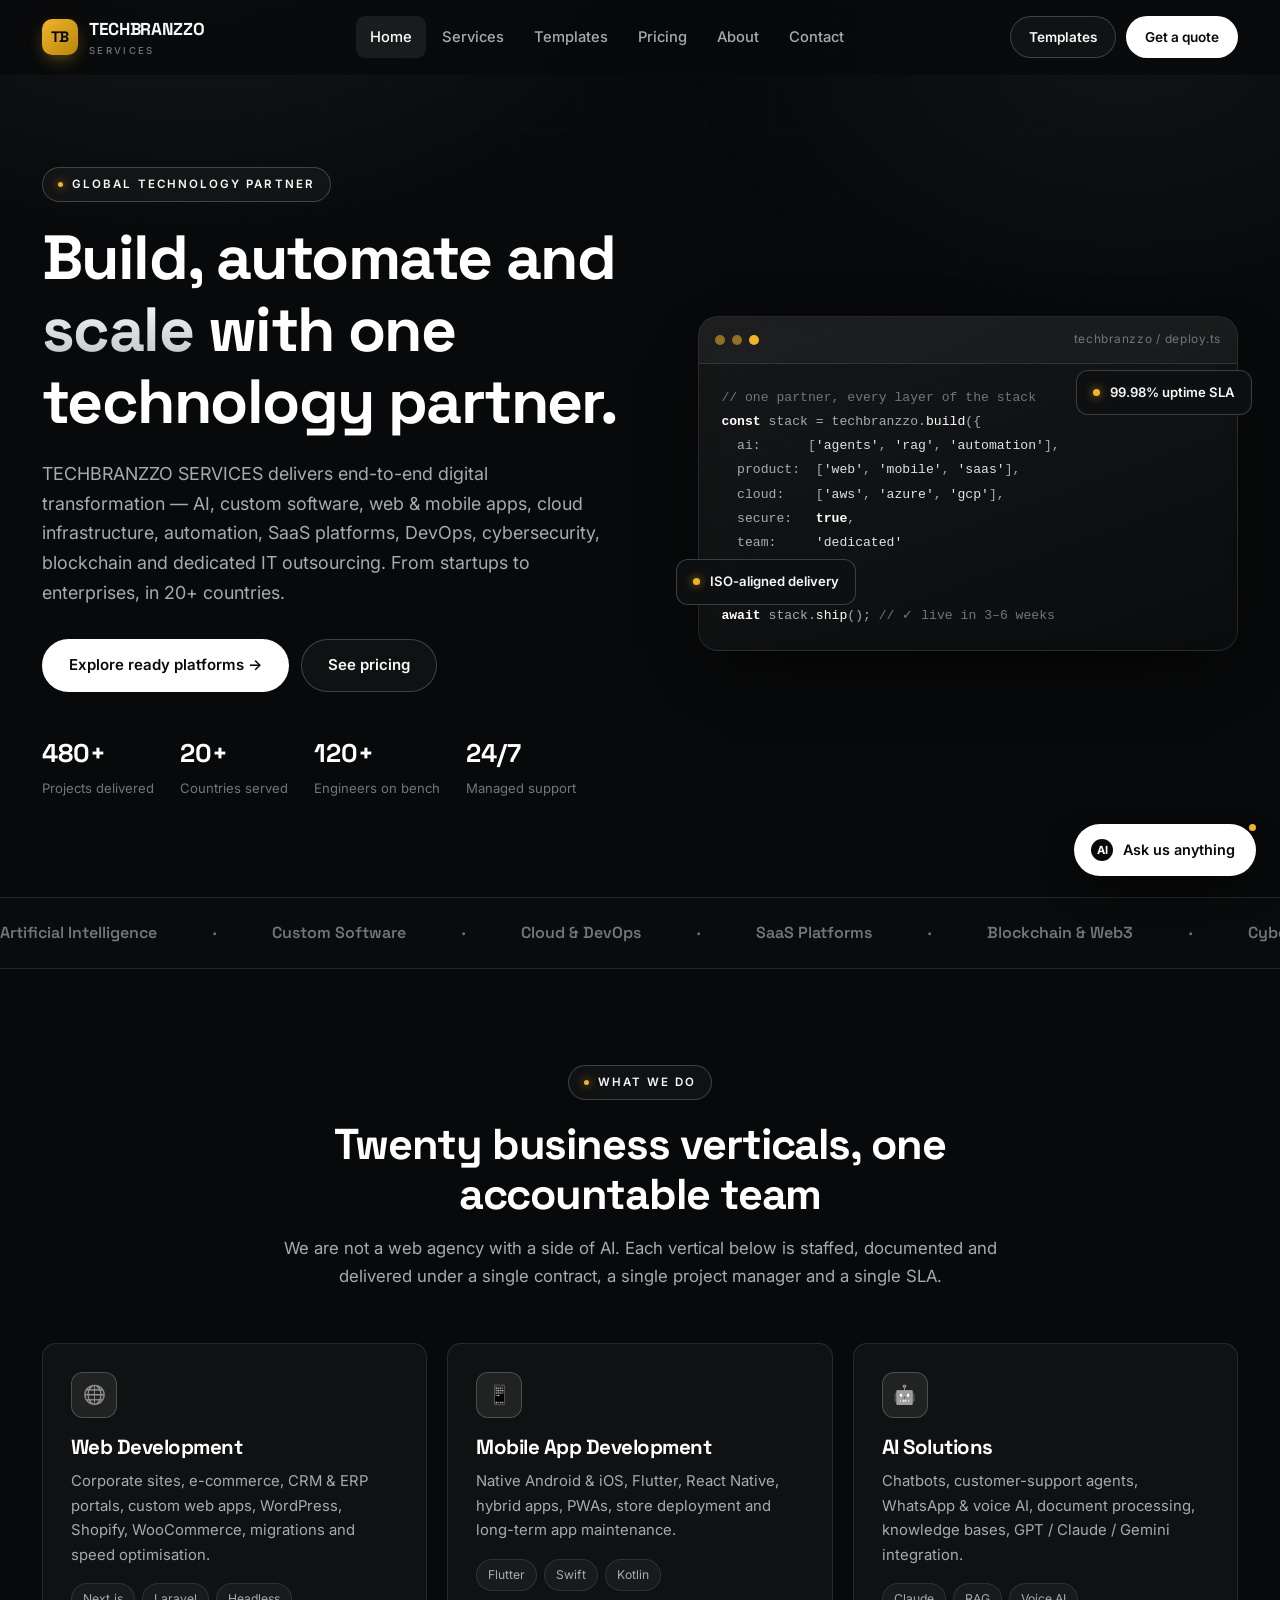
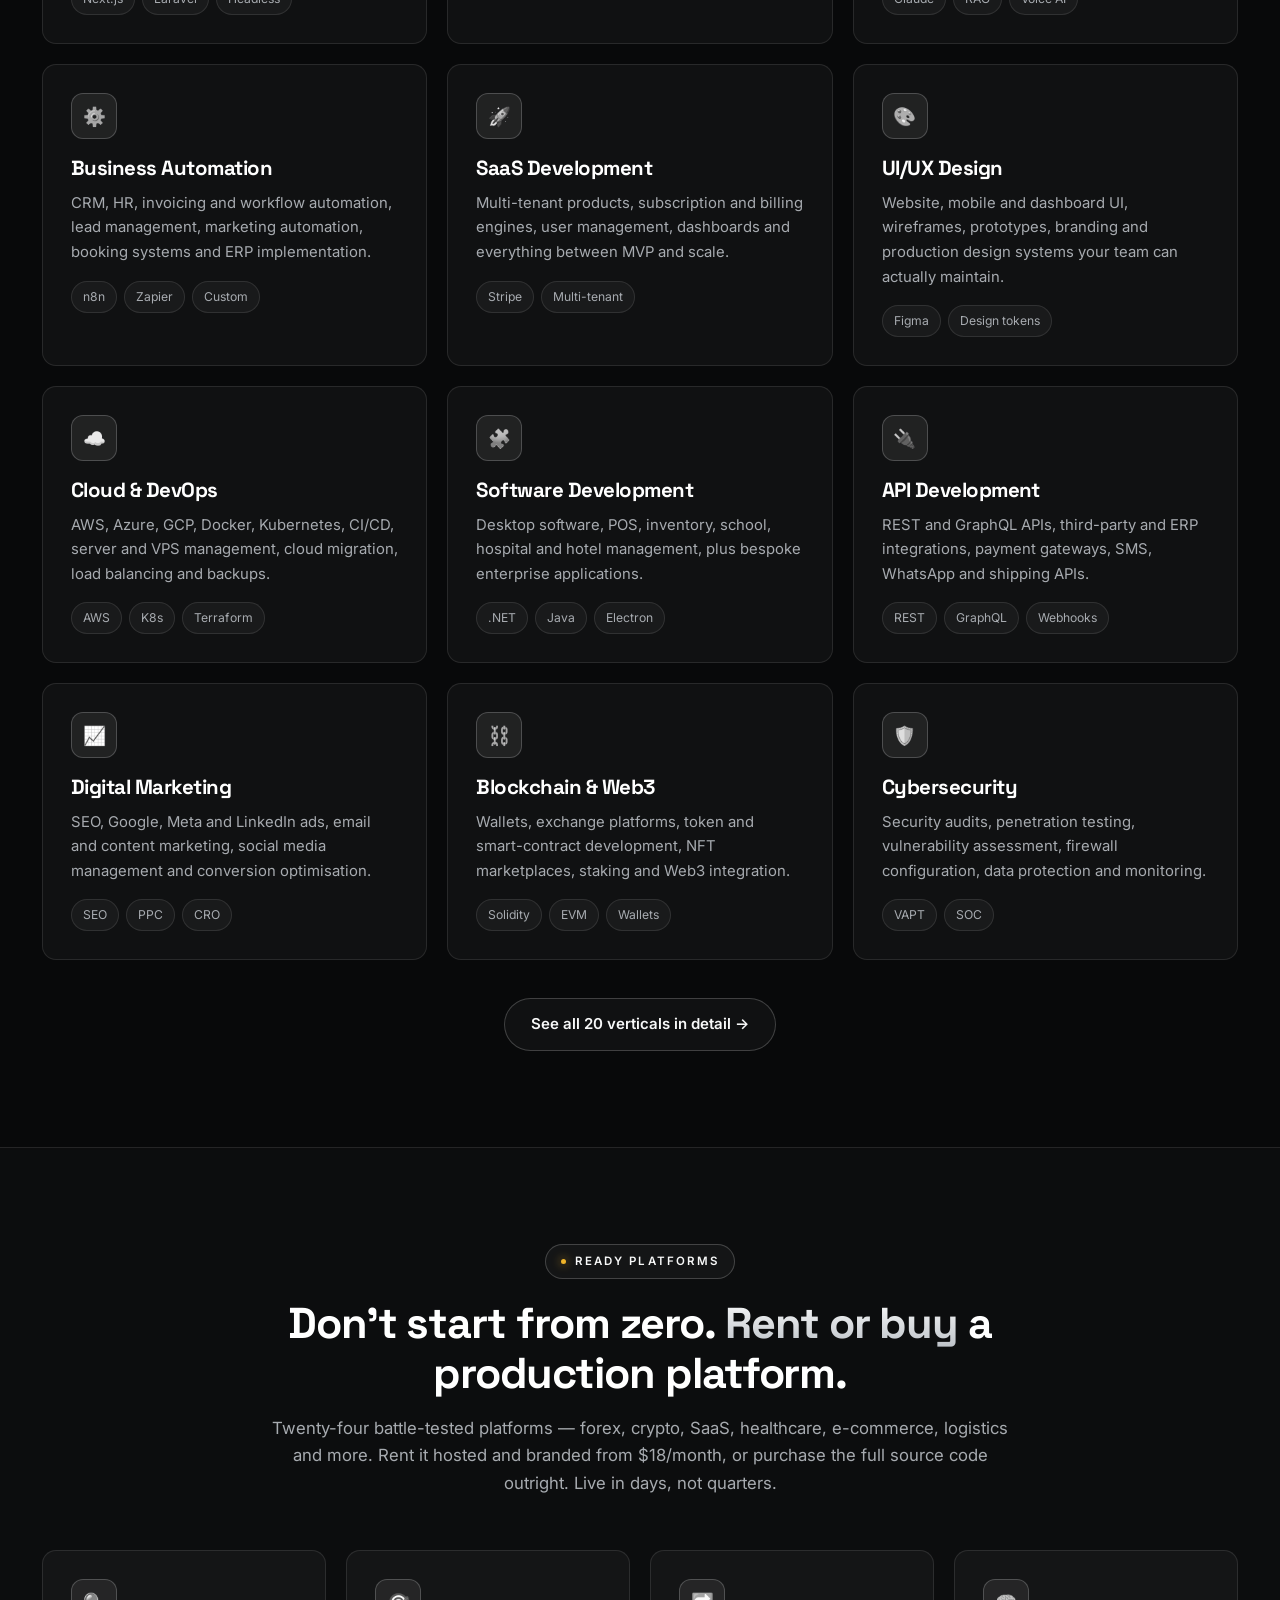
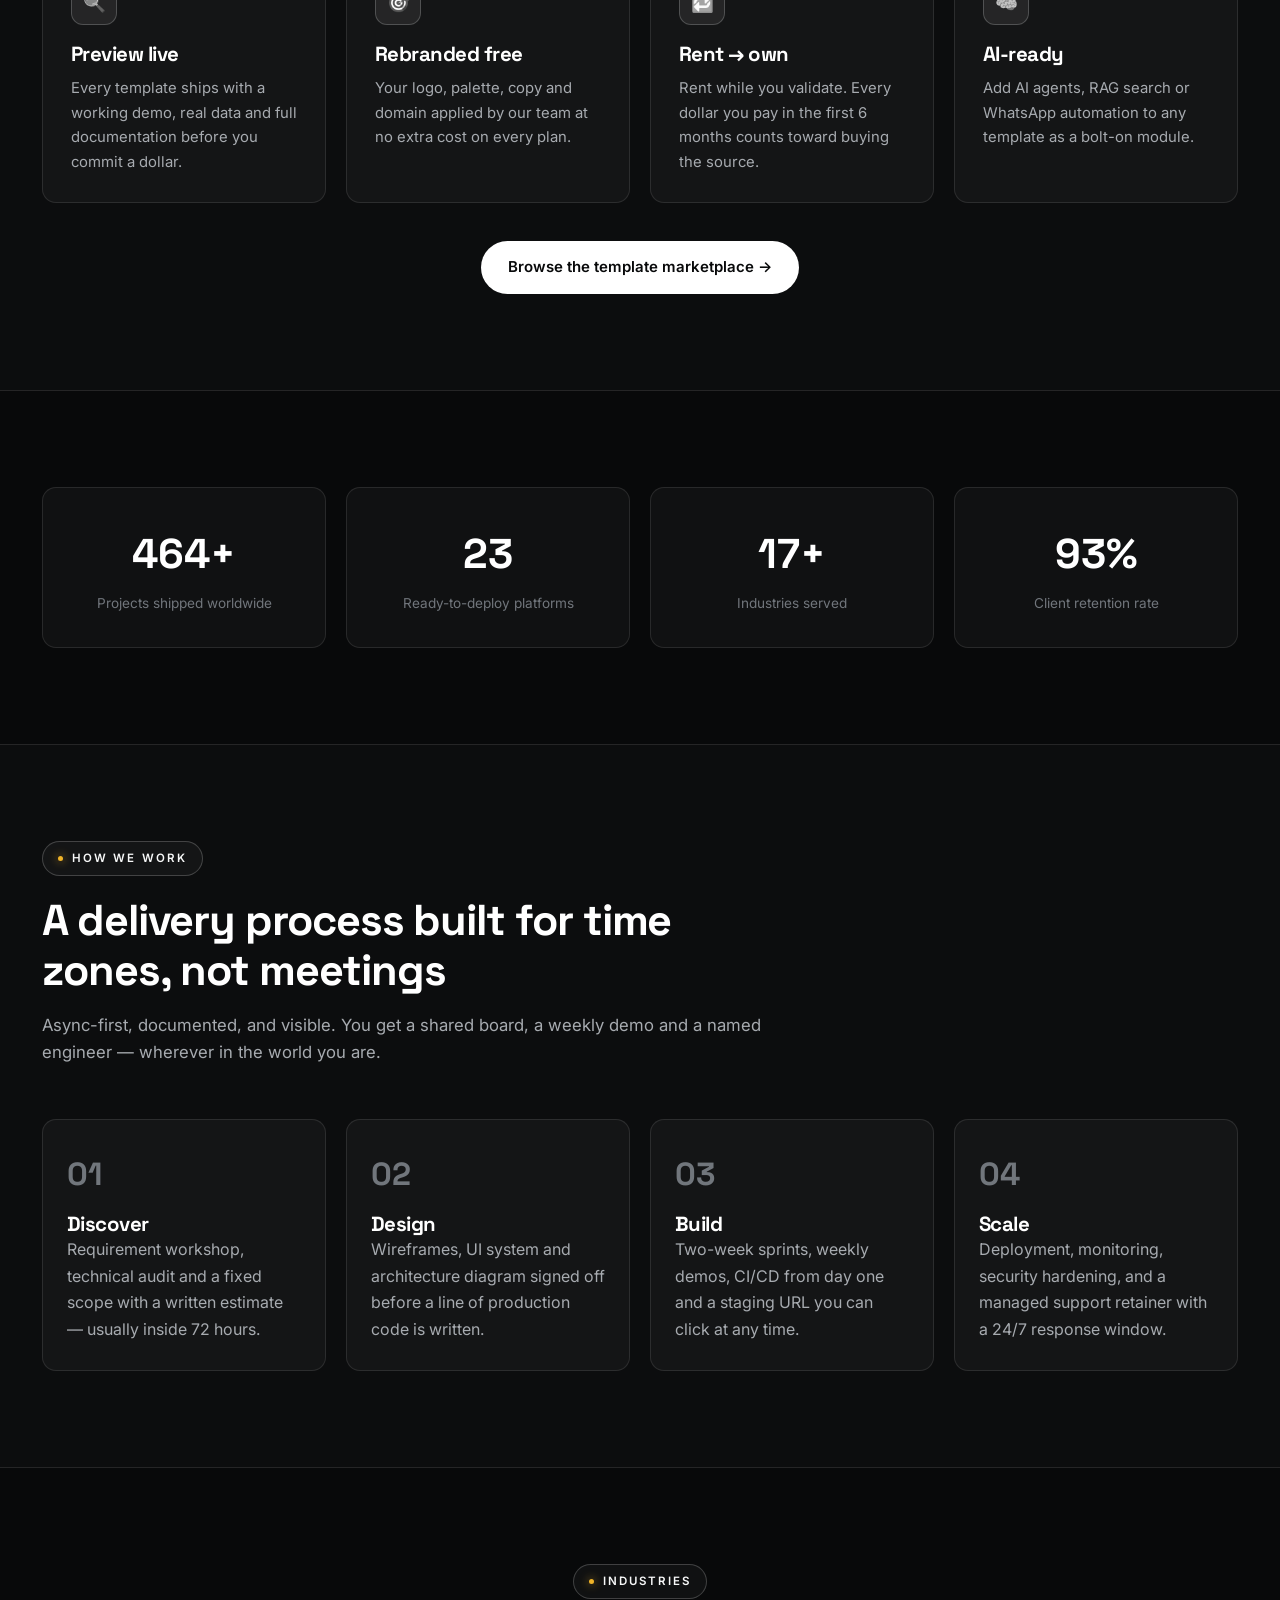
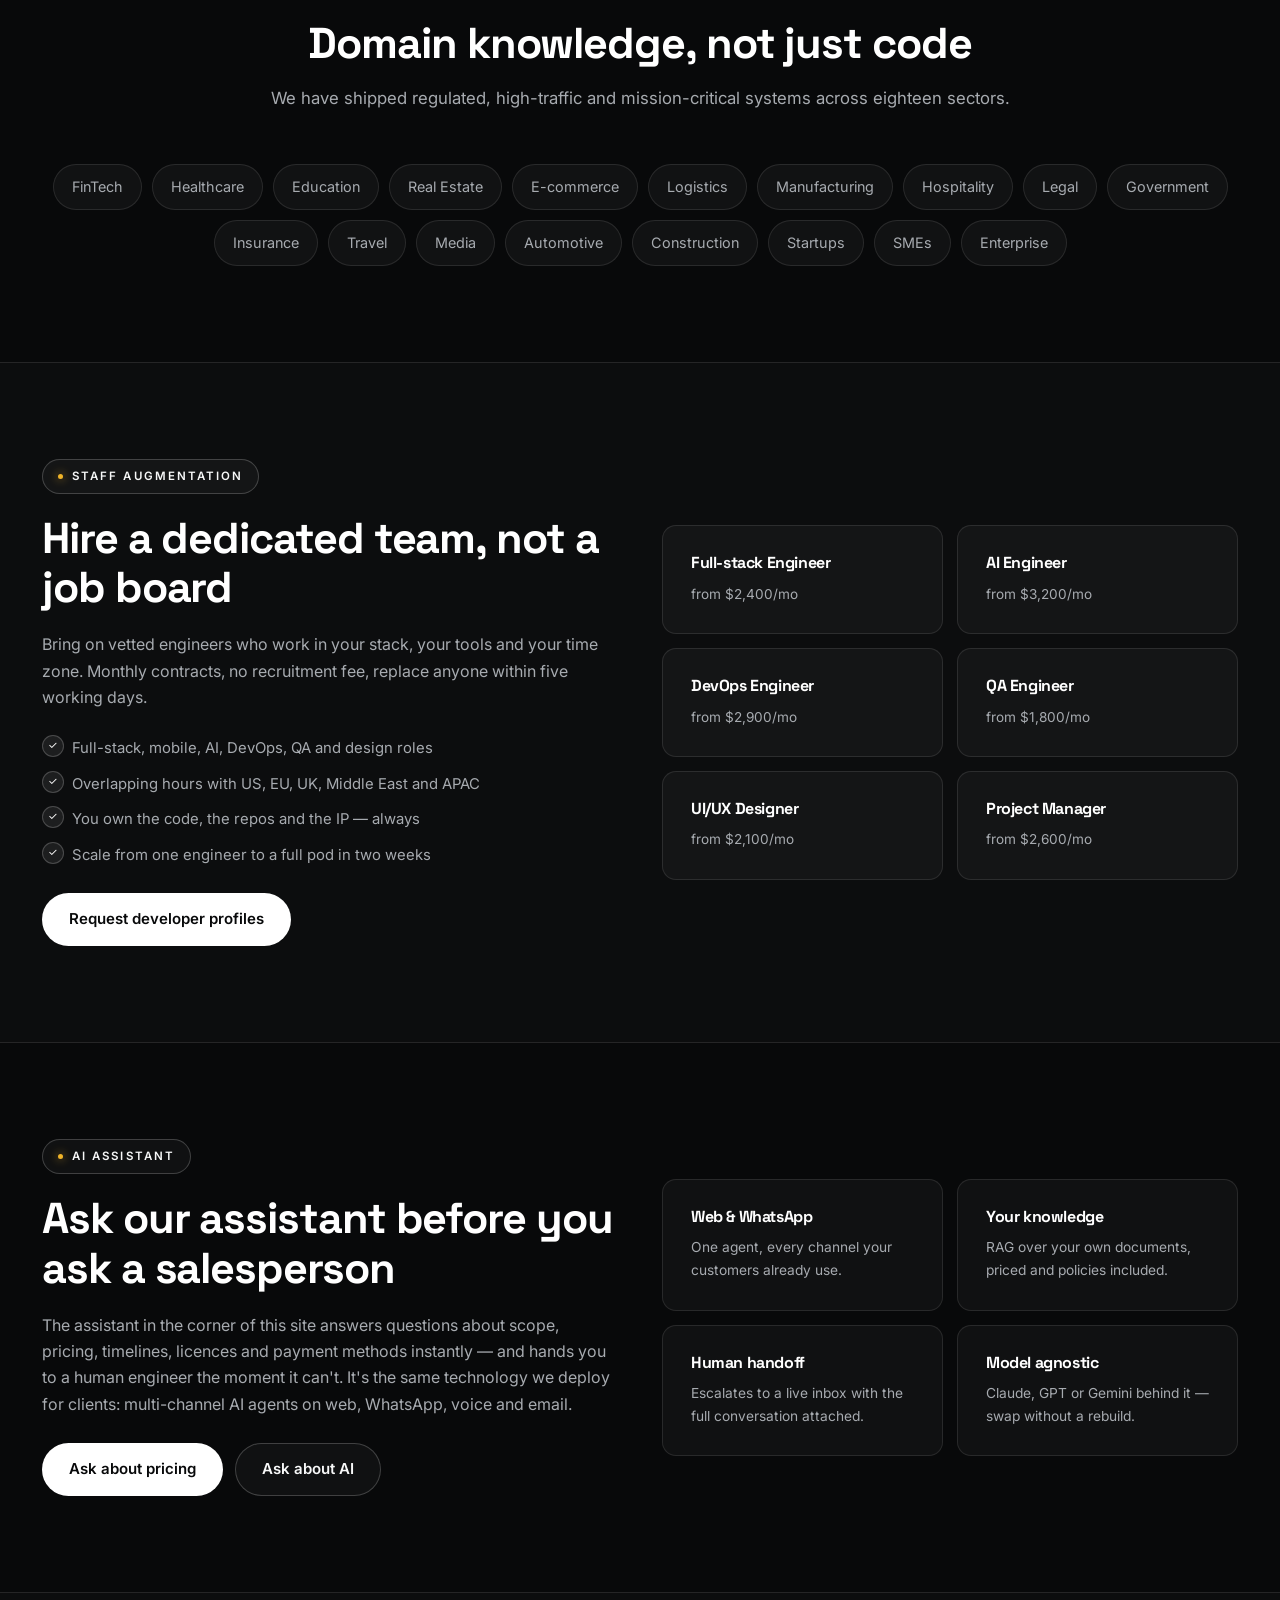
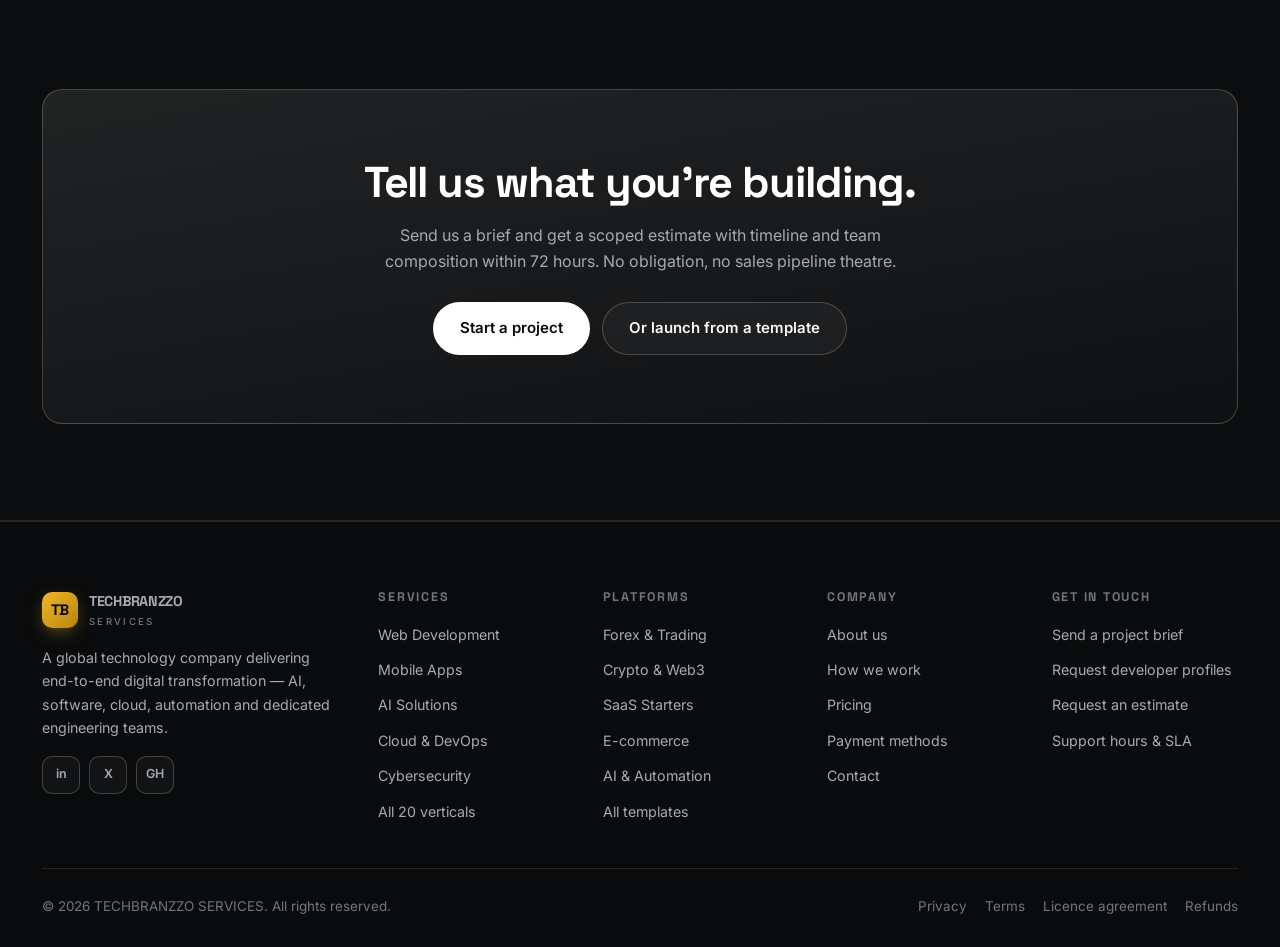
==== commit 20ba0b9d: "Add SEO: canonical, Open Graph/Twitter, JSON-LD, sitemap, robots, OG image - Self-referencing canoni" ====
--- a/index.html
+++ b/index.html
@@ -10,6 +10,59 @@
 <link href="https://fonts.googleapis.com/css2?family=Inter:wght@400;500;600;700&family=Space+Grotesk:wght@500;600;700&display=swap" rel="stylesheet">
 <link rel="stylesheet" href="assets/css/style.css">
 <link rel="icon" href="data:image/svg+xml,<svg xmlns='http://www.w3.org/2000/svg' viewBox='0 0 100 100'><defs><linearGradient id='g' x1='0' y1='0' x2='1' y2='1'><stop offset='0' stop-color='%23f0b429'/><stop offset='1' stop-color='%23b8860b'/></linearGradient></defs><rect width='100' height='100' rx='22' fill='url(%23g)'/><text y='68' x='50' text-anchor='middle' font-size='52' font-family='sans-serif' font-weight='bold' fill='%23000000'>TB</text></svg>">
+<link rel="canonical" href="https://techbranzzoservices.com/">
+<meta name="robots" content="index, follow, max-image-preview:large">
+<meta name="theme-color" content="#08090a">
+<meta name="author" content="TECHBRANZZO SERVICES">
+<!-- Open Graph -->
+<meta property="og:type" content="website">
+<meta property="og:site_name" content="TECHBRANZZO SERVICES">
+<meta property="og:title" content="TECHBRANZZO SERVICES — Global Technology &amp; Digital Transformation Partner">
+<meta property="og:description" content="TECHBRANZZO SERVICES is a global technology company delivering AI, custom software, web and mobile apps, cloud, automation, SaaS, DevOps, cybersecurity, blockchain and dedicated IT outsourcing. Rent or buy production-ready platforms.">
+<meta property="og:url" content="https://techbranzzoservices.com/">
+<meta property="og:image" content="https://techbranzzoservices.com/assets/img/og-image.png">
+<meta property="og:image:width" content="1200">
+<meta property="og:image:height" content="630">
+<meta property="og:image:alt" content="TECHBRANZZO SERVICES — global technology partner">
+<meta property="og:locale" content="en_US">
+<!-- Twitter -->
+<meta name="twitter:card" content="summary_large_image">
+<meta name="twitter:title" content="TECHBRANZZO SERVICES — Global Technology &amp; Digital Transformation Partner">
+<meta name="twitter:description" content="TECHBRANZZO SERVICES is a global technology company delivering AI, custom software, web and mobile apps, cloud, automation, SaaS, DevOps, cybersecurity, blockchain and dedicated IT outsourcing. Rent or buy production-ready platforms.">
+<meta name="twitter:image" content="https://techbranzzoservices.com/assets/img/og-image.png">
+<script type="application/ld+json">
+{
+  "@context": "https://schema.org",
+  "@type": "Organization",
+  "name": "TECHBRANZZO SERVICES",
+  "alternateName": "TECHBRANZZO",
+  "url": "https://techbranzzoservices.com/",
+  "logo": "https://techbranzzoservices.com/assets/img/logo.png",
+  "image": "https://techbranzzoservices.com/assets/img/og-image.png",
+  "description": "Global technology company delivering end-to-end digital transformation — AI, custom software, web and mobile apps, cloud, automation, SaaS, DevOps, cybersecurity, blockchain and dedicated IT outsourcing.",
+  "areaServed": "Worldwide",
+  "knowsAbout": ["Web Development","Mobile App Development","Artificial Intelligence","AI Chatbots","Business Automation","SaaS Development","UI/UX Design","Cloud Computing","DevOps","Custom Software Development","API Development","Digital Marketing","SEO","Blockchain","Web3","Cybersecurity","Data Analytics","IT Outsourcing","Quality Assurance","E-commerce Development","Staff Augmentation","Product Development"],
+  "sameAs": [
+    "https://www.linkedin.com/company/techbranzzo",
+    "https://x.com/techbranzzo",
+    "https://github.com/techbranzzo"
+  ],
+  "contactPoint": {
+    "@type": "ContactPoint",
+    "contactType": "sales",
+    "url": "https://techbranzzoservices.com/contact.html",
+    "availableLanguage": ["English"]
+  }
+}
+</script>
+<script type="application/ld+json">
+{
+  "@context": "https://schema.org",
+  "@type": "WebSite",
+  "name": "TECHBRANZZO SERVICES",
+  "url": "https://techbranzzoservices.com/"
+}
+</script>
 </head>
 <body>
 
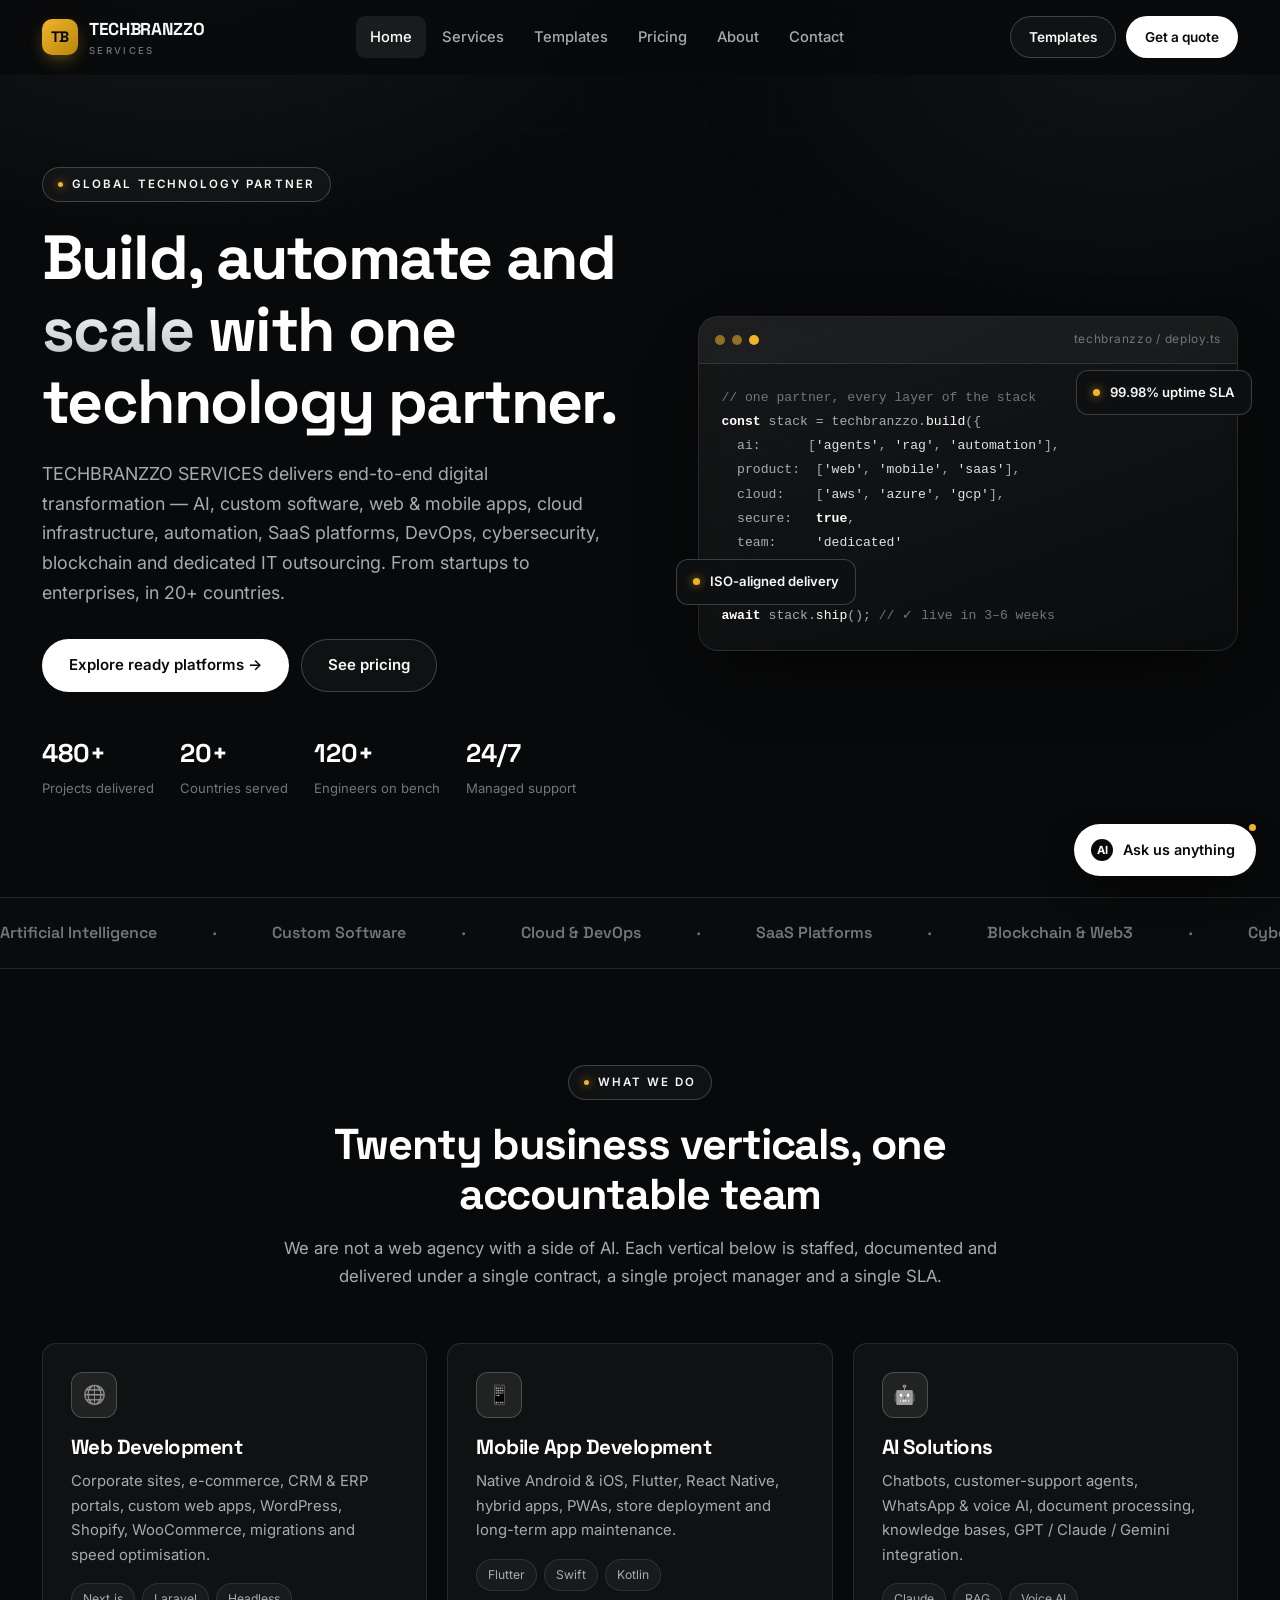
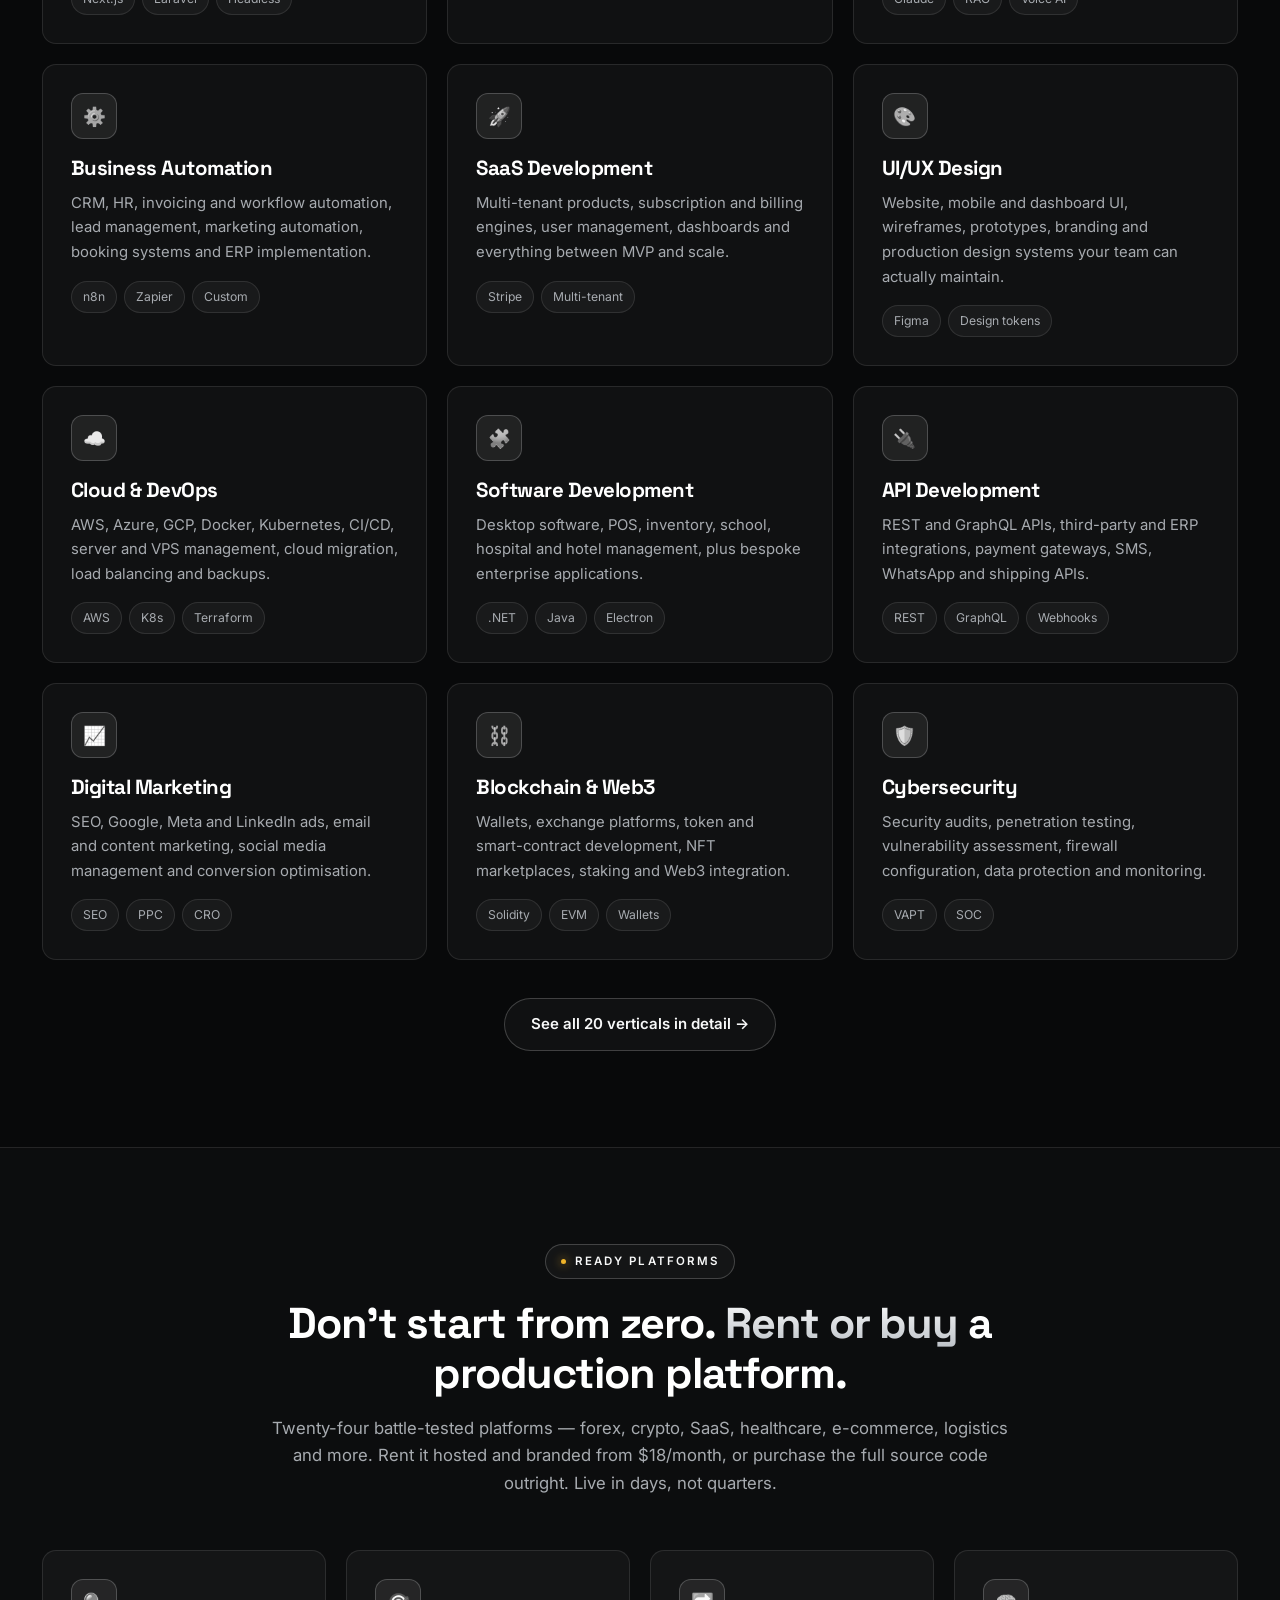
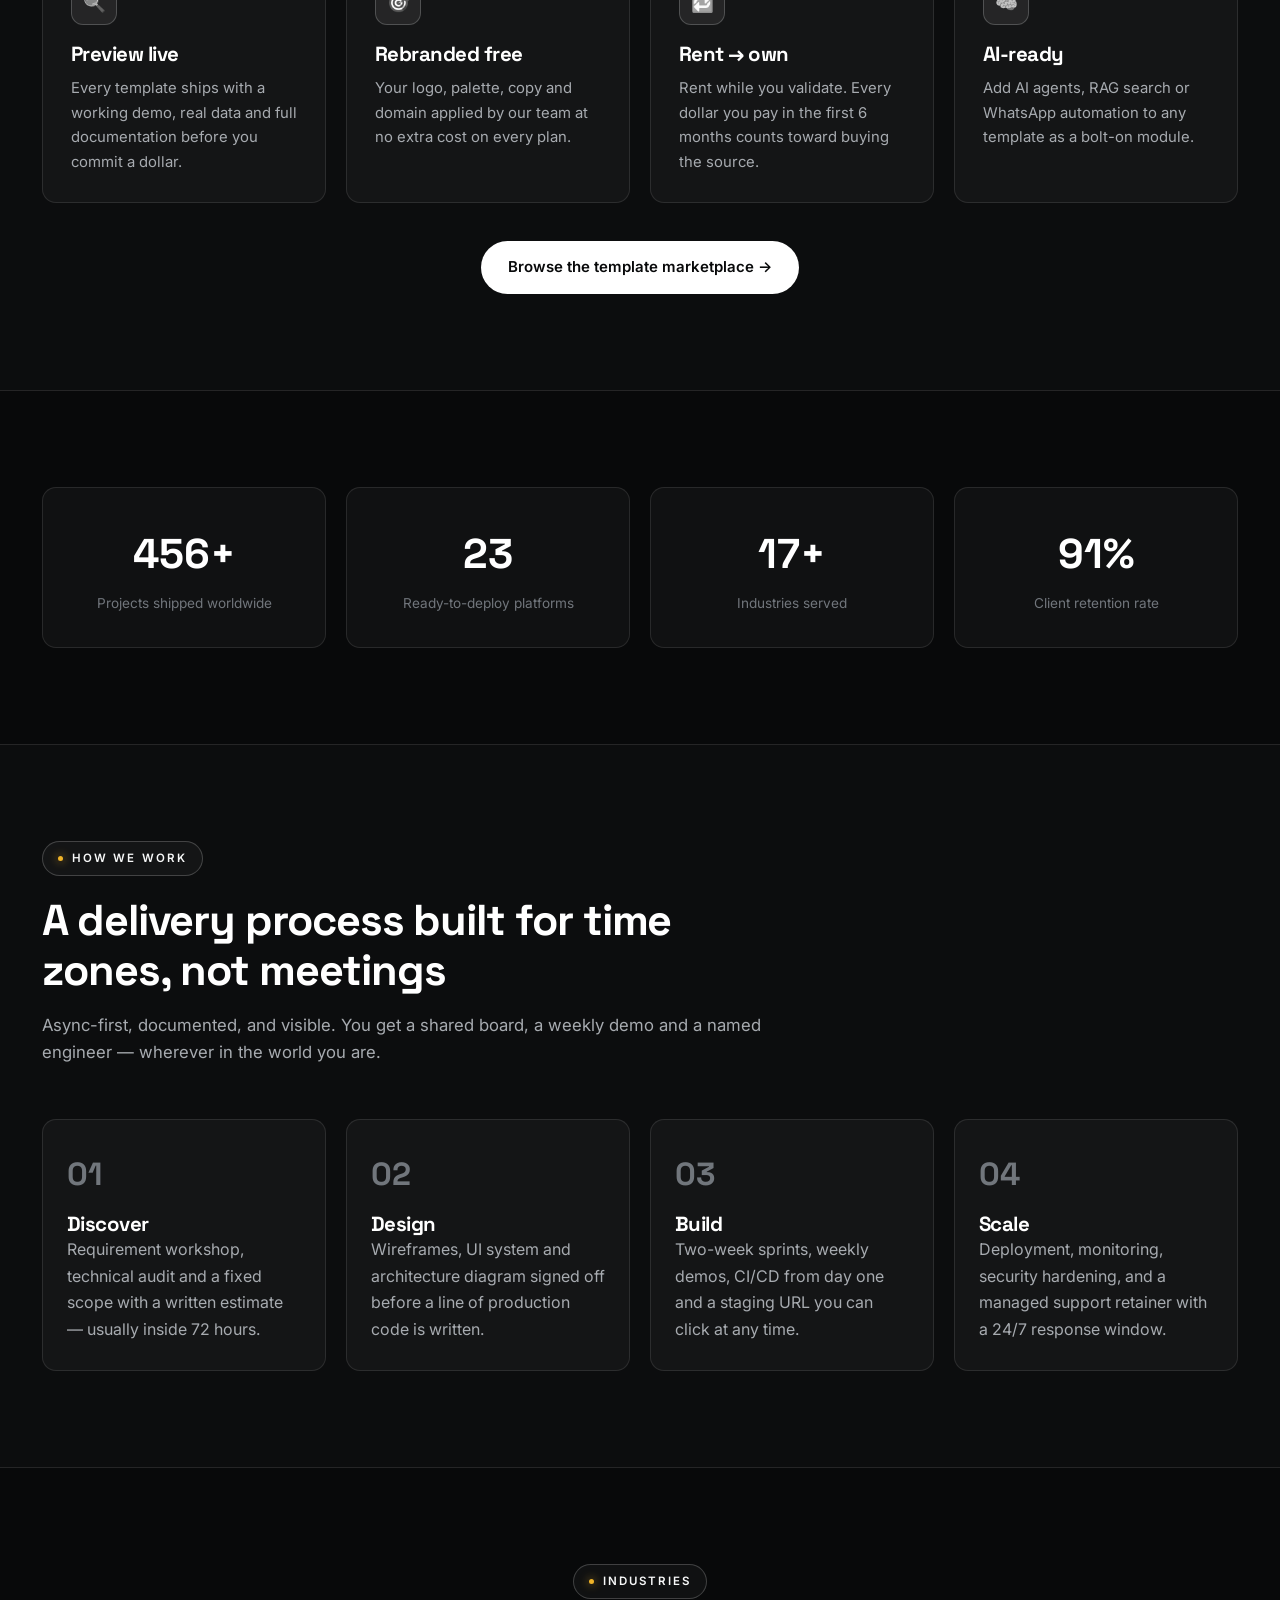
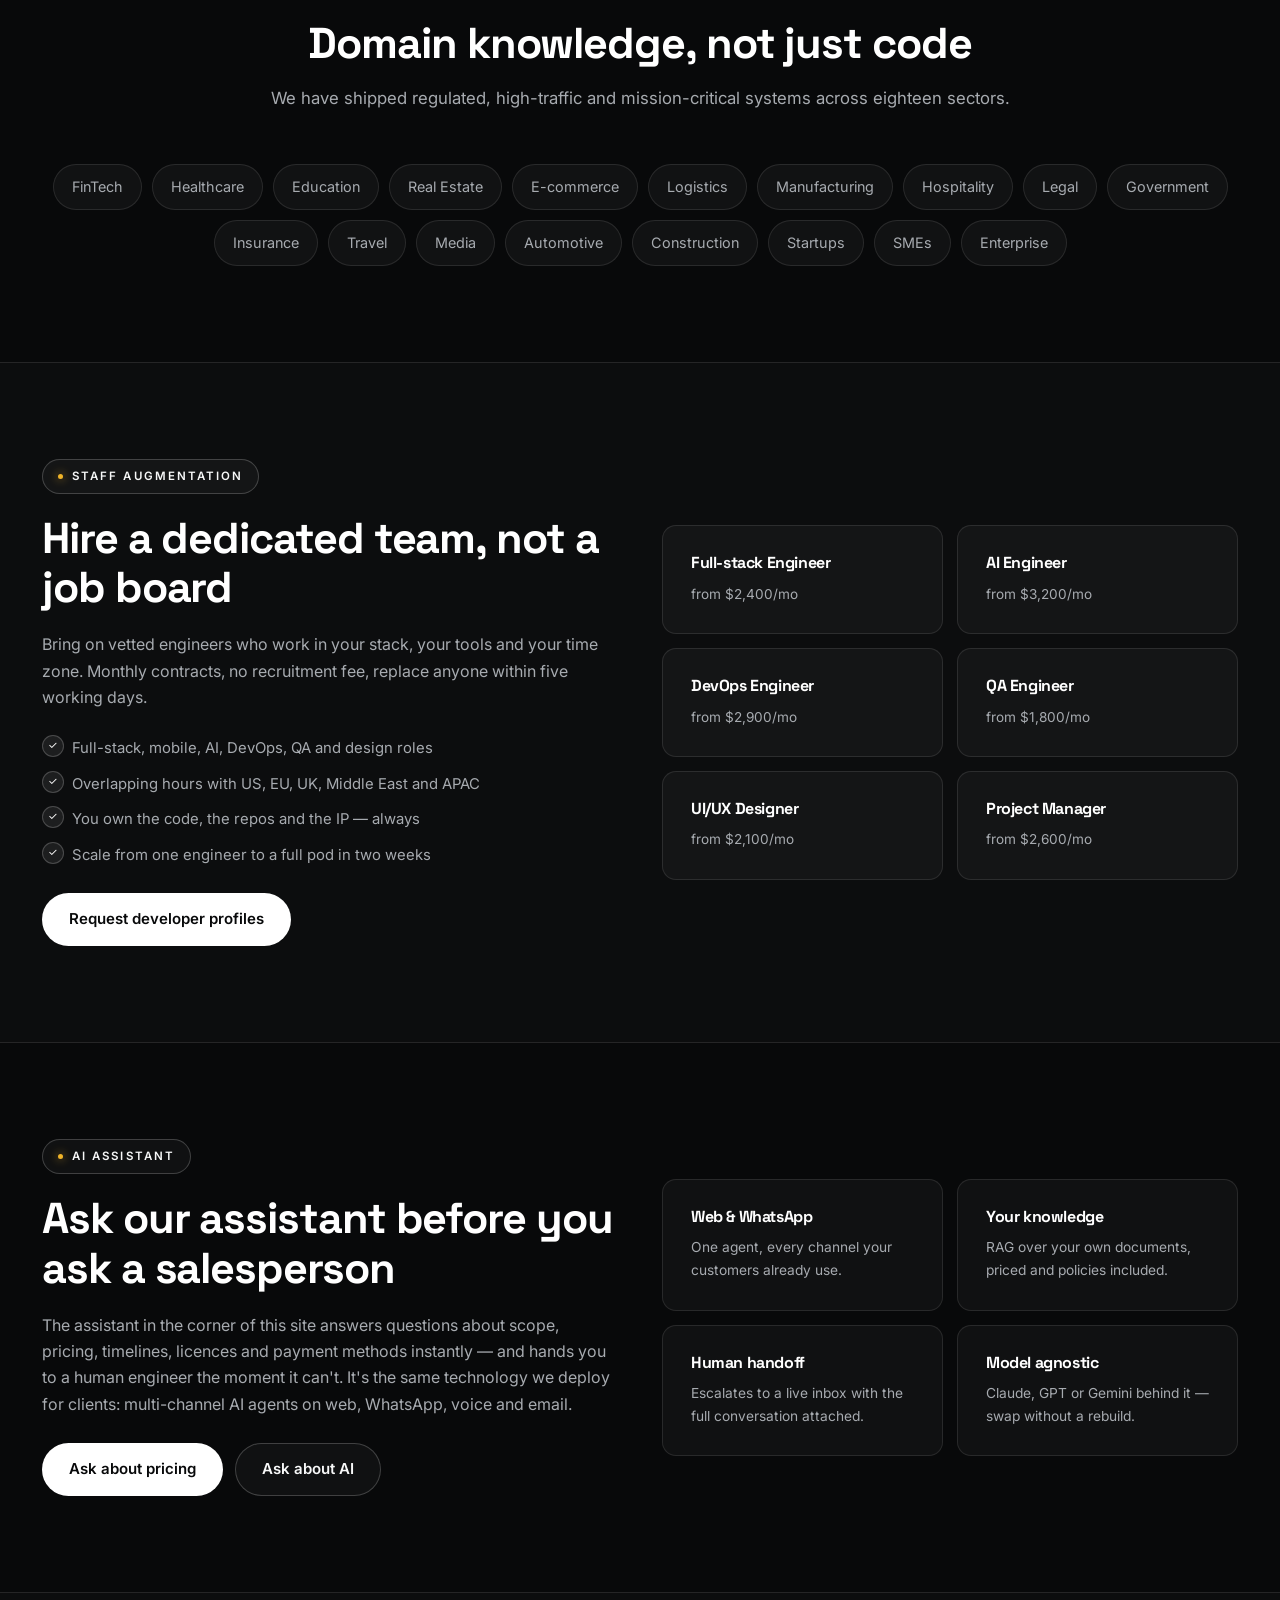
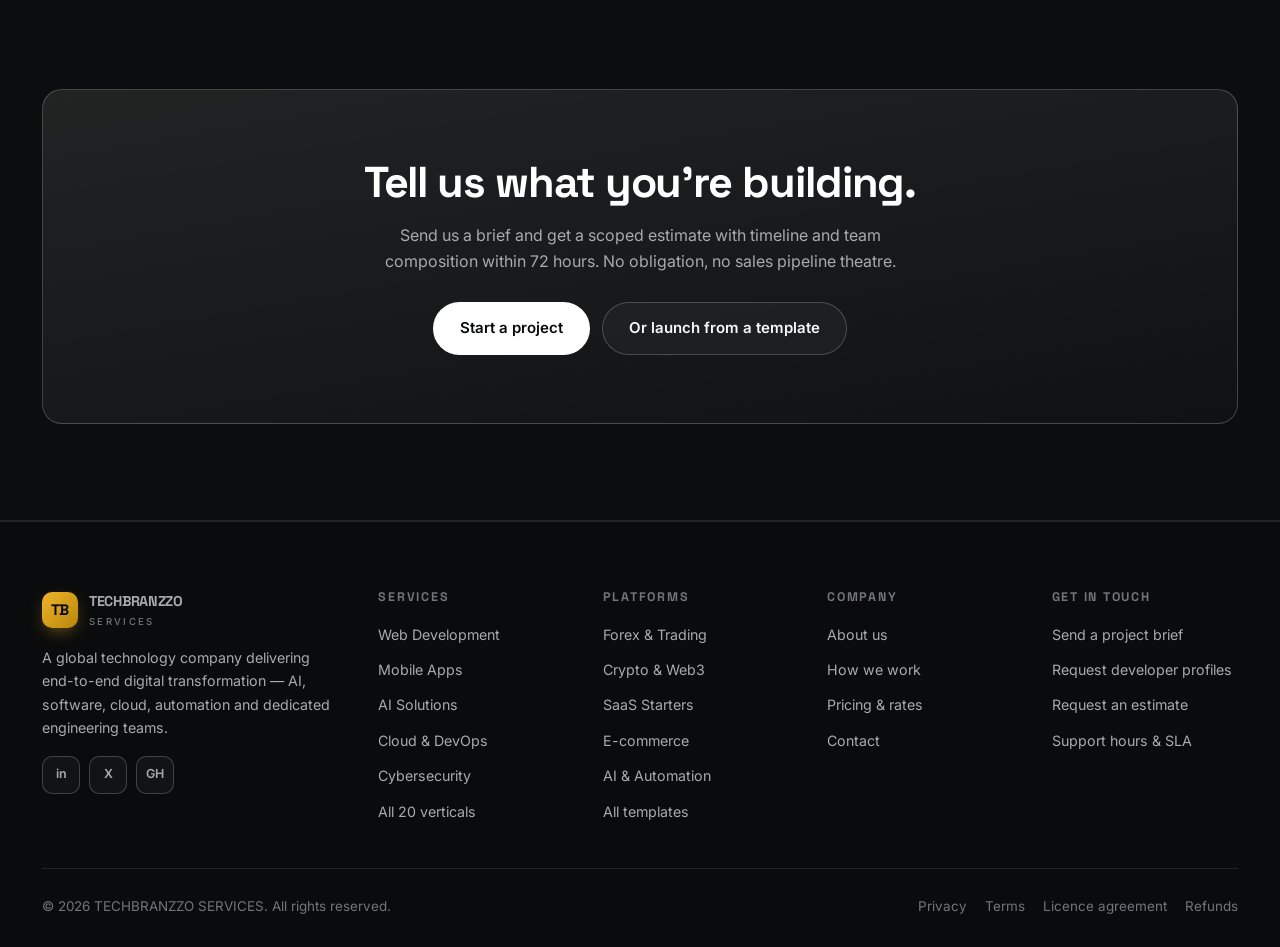
==== commit 069cd0ad: "Cache-bust data.js/main.js (?v=2) so updated ratings show immediately Browsers and CloudFront were s" ====
--- a/index.html
+++ b/index.html
@@ -295,7 +295,7 @@
 
 <div id="site-footer"></div>
 
-<script src="assets/js/data.js"></script>
-<script src="assets/js/main.js"></script>
+<script src="assets/js/data.js?v=2"></script>
+<script src="assets/js/main.js?v=2"></script>
 </body>
 </html>
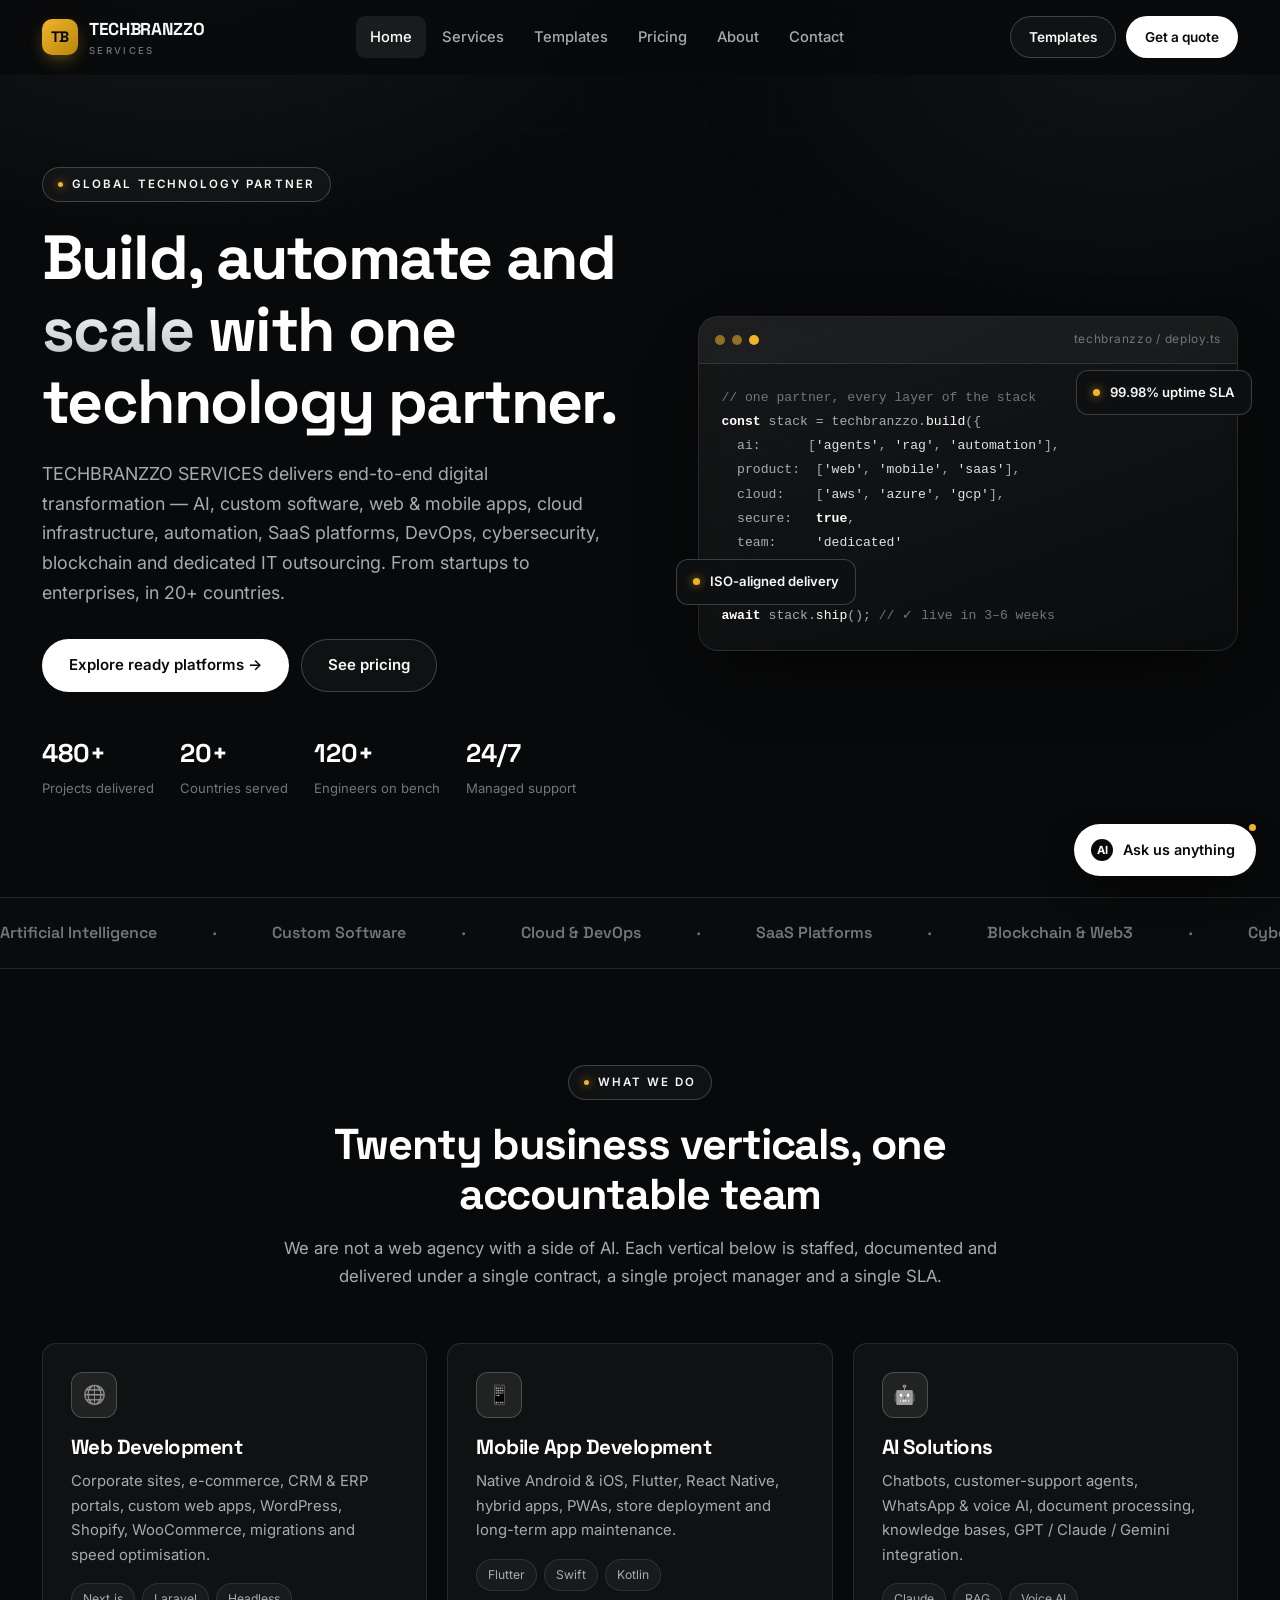
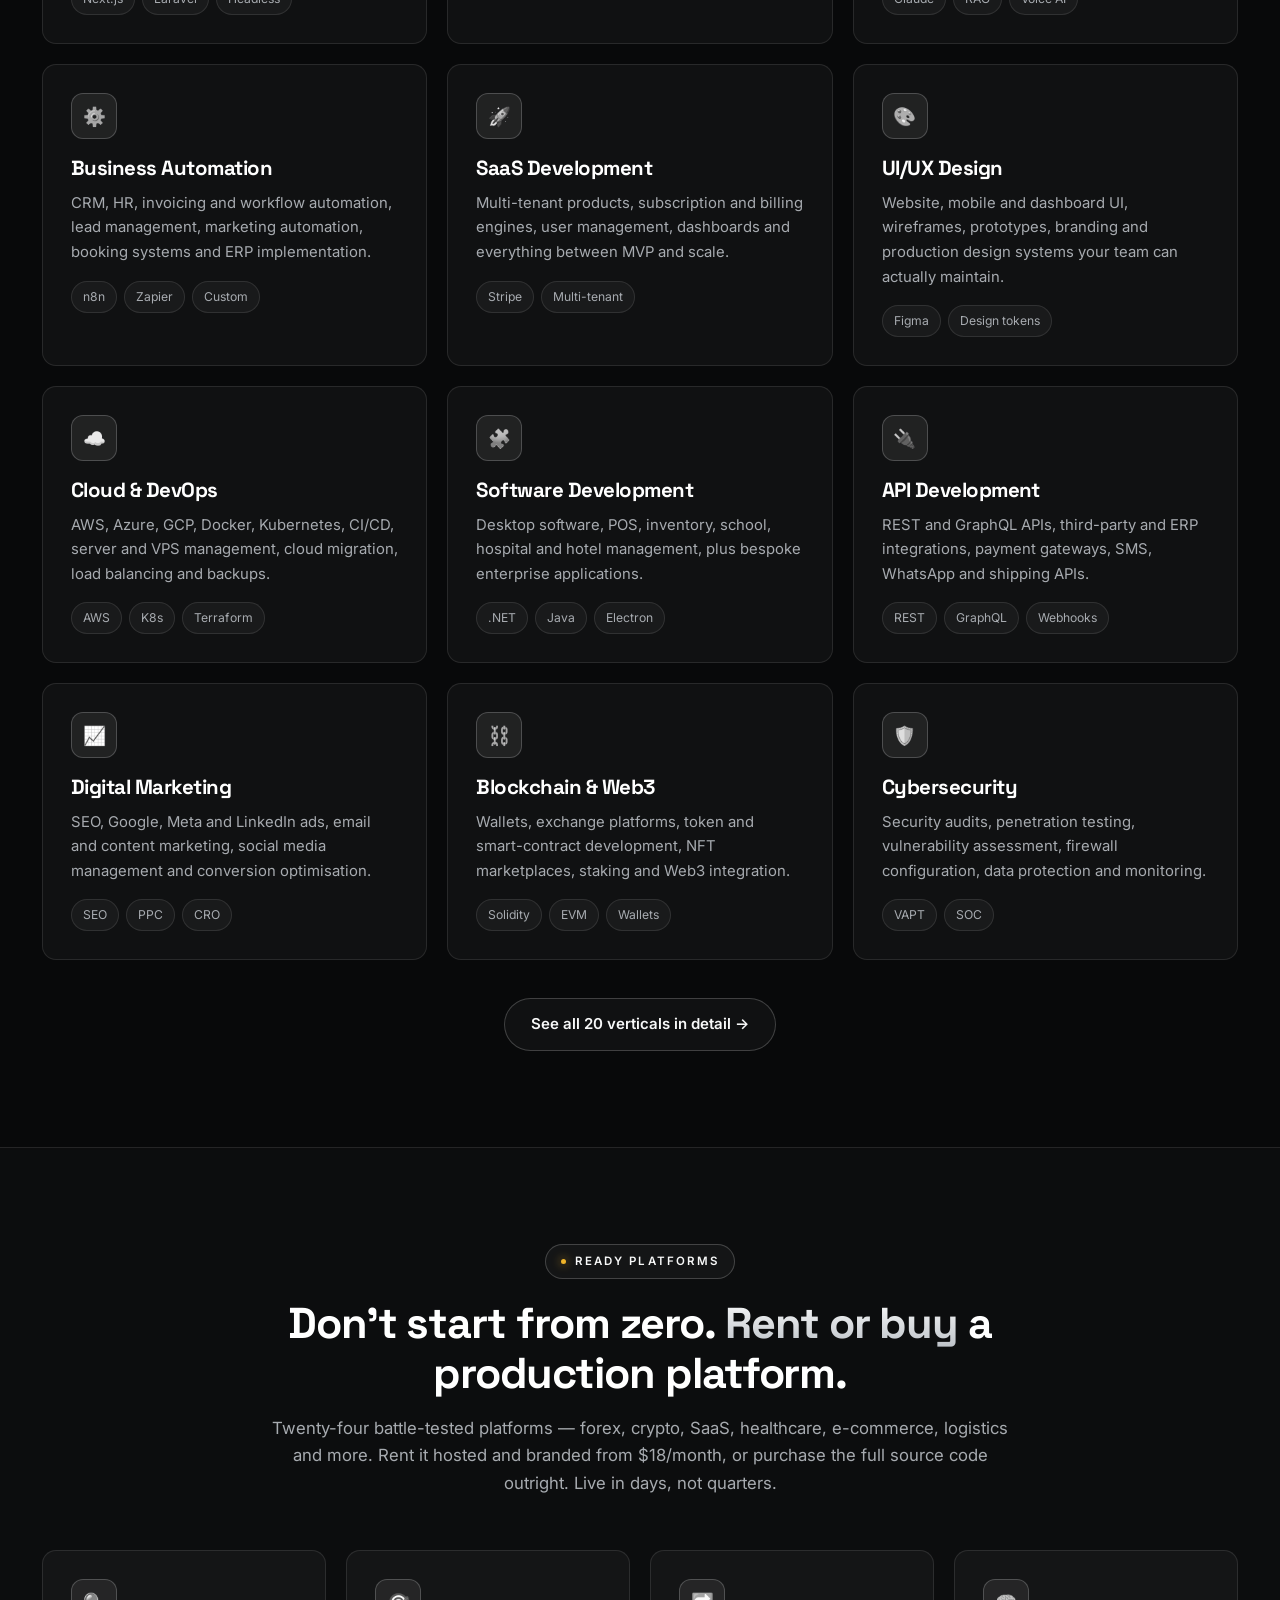
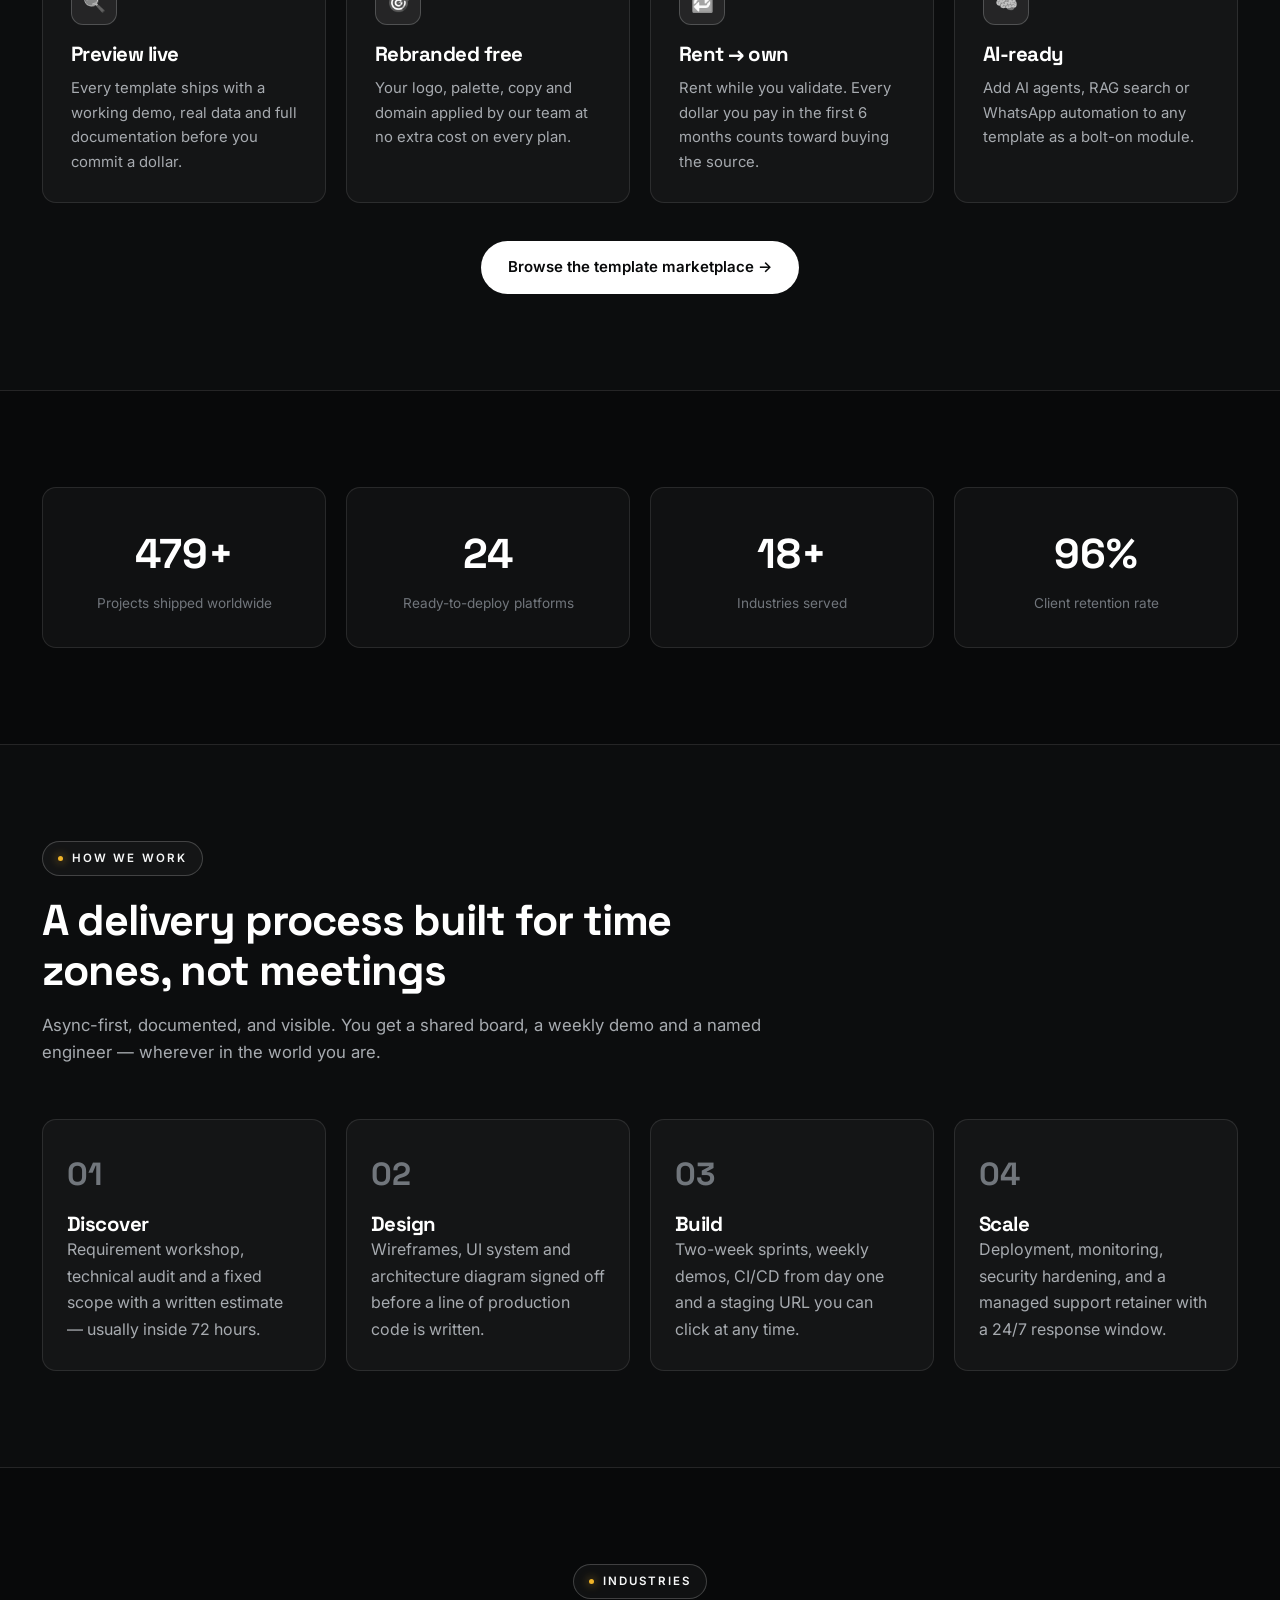
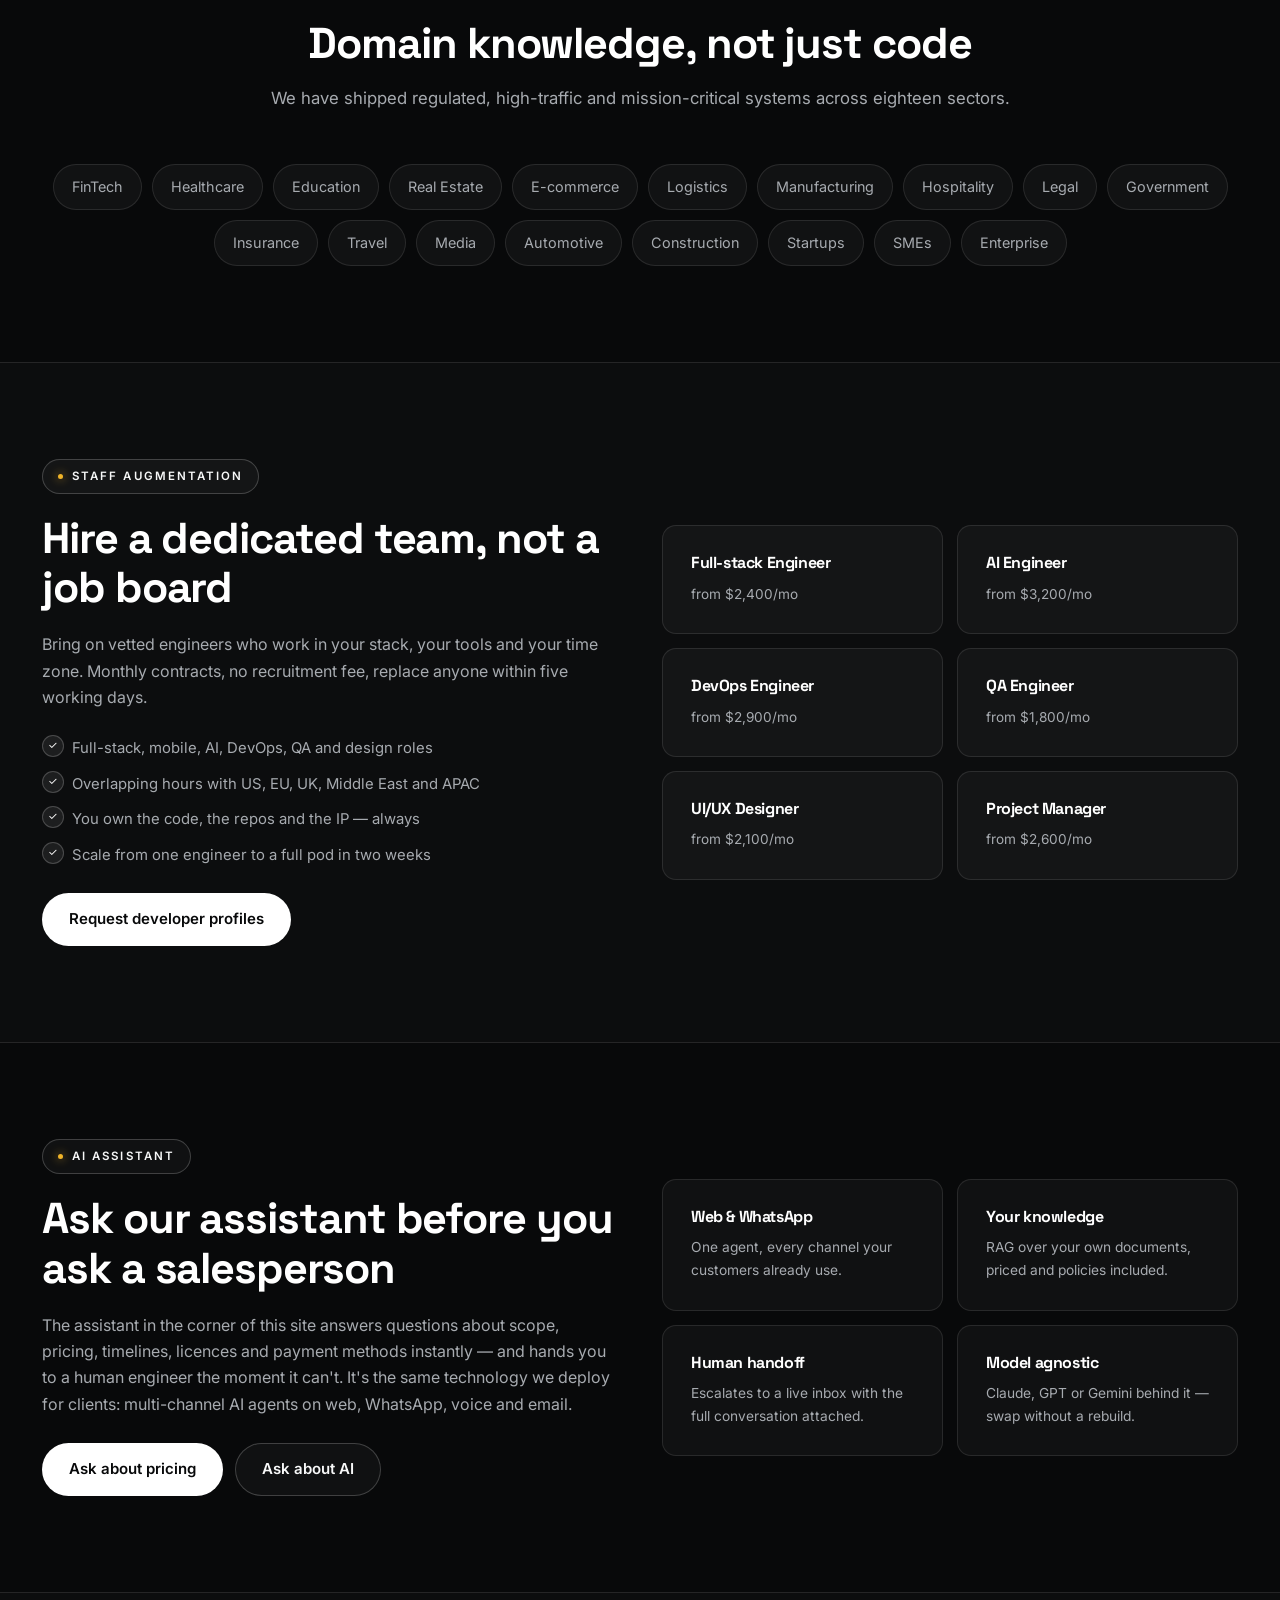
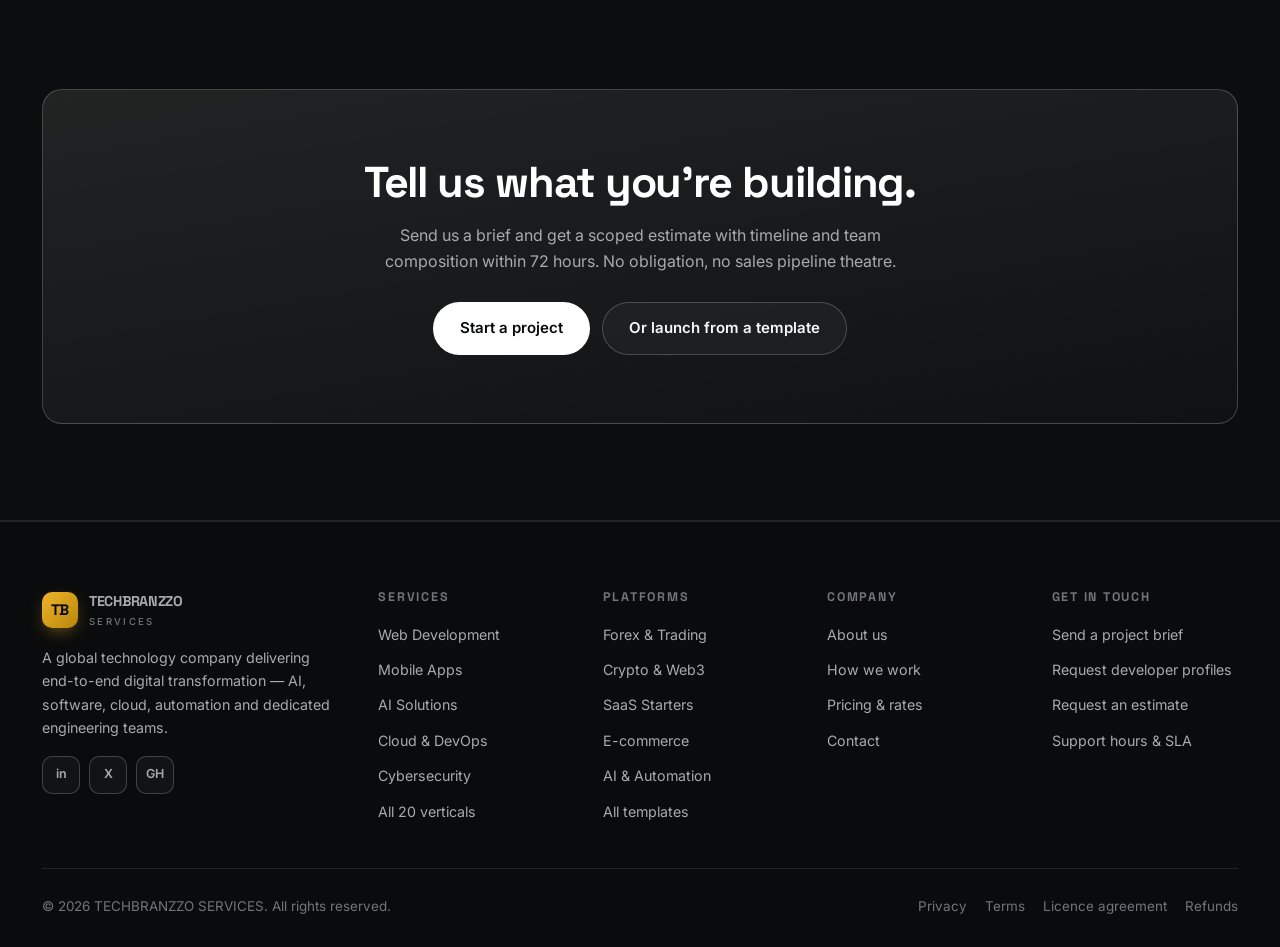
==== commit bcfbfad4: "Template stars: precise partial fill matching the rating Stars were rounded (4.4 showed 5 full). Now" ====
--- a/index.html
+++ b/index.html
@@ -8,7 +8,7 @@
 <link rel="preconnect" href="https://fonts.googleapis.com">
 <link rel="preconnect" href="https://fonts.gstatic.com" crossorigin>
 <link href="https://fonts.googleapis.com/css2?family=Inter:wght@400;500;600;700&family=Space+Grotesk:wght@500;600;700&display=swap" rel="stylesheet">
-<link rel="stylesheet" href="assets/css/style.css">
+<link rel="stylesheet" href="assets/css/style.css?v=3">
 <link rel="icon" href="data:image/svg+xml,<svg xmlns='http://www.w3.org/2000/svg' viewBox='0 0 100 100'><defs><linearGradient id='g' x1='0' y1='0' x2='1' y2='1'><stop offset='0' stop-color='%23f0b429'/><stop offset='1' stop-color='%23b8860b'/></linearGradient></defs><rect width='100' height='100' rx='22' fill='url(%23g)'/><text y='68' x='50' text-anchor='middle' font-size='52' font-family='sans-serif' font-weight='bold' fill='%23000000'>TB</text></svg>">
 <link rel="canonical" href="https://techbranzzoservices.com/">
 <meta name="robots" content="index, follow, max-image-preview:large">
@@ -295,7 +295,7 @@
 
 <div id="site-footer"></div>
 
-<script src="assets/js/data.js?v=2"></script>
-<script src="assets/js/main.js?v=2"></script>
+<script src="assets/js/data.js?v=3"></script>
+<script src="assets/js/main.js?v=3"></script>
 </body>
 </html>
--- a/assets/css/style.css
+++ b/assets/css/style.css
@@ -465,6 +465,10 @@
 .tpl-body p { font-size: .87rem; margin-bottom: 14px; }
 .tpl-meta { display: flex; align-items: center; gap: 10px; font-size: .78rem; color: var(--txt-mute); margin-bottom: 14px; }
 .stars { color: #fff; letter-spacing: 1px; }
+/* partial-fill star bar — gold overlay clipped to the rating's percentage */
+.starbar { position: relative; display: inline-block; white-space: nowrap; line-height: 1; letter-spacing: 2px; }
+.starbar-base { color: rgba(255, 255, 255, .20); }
+.starbar-fill { position: absolute; left: 0; top: 0; overflow: hidden; color: var(--gold); }
 .tpl-foot { margin-top: auto; display: flex; align-items: flex-end; justify-content: space-between; gap: 12px; padding-top: 14px; border-top: 1px solid var(--line); }
 .price strong { font-family: var(--font-d); font-size: 1.28rem; display: block; line-height: 1.2; color: #fff; }
 .price span { font-size: .74rem; color: var(--txt-mute); }
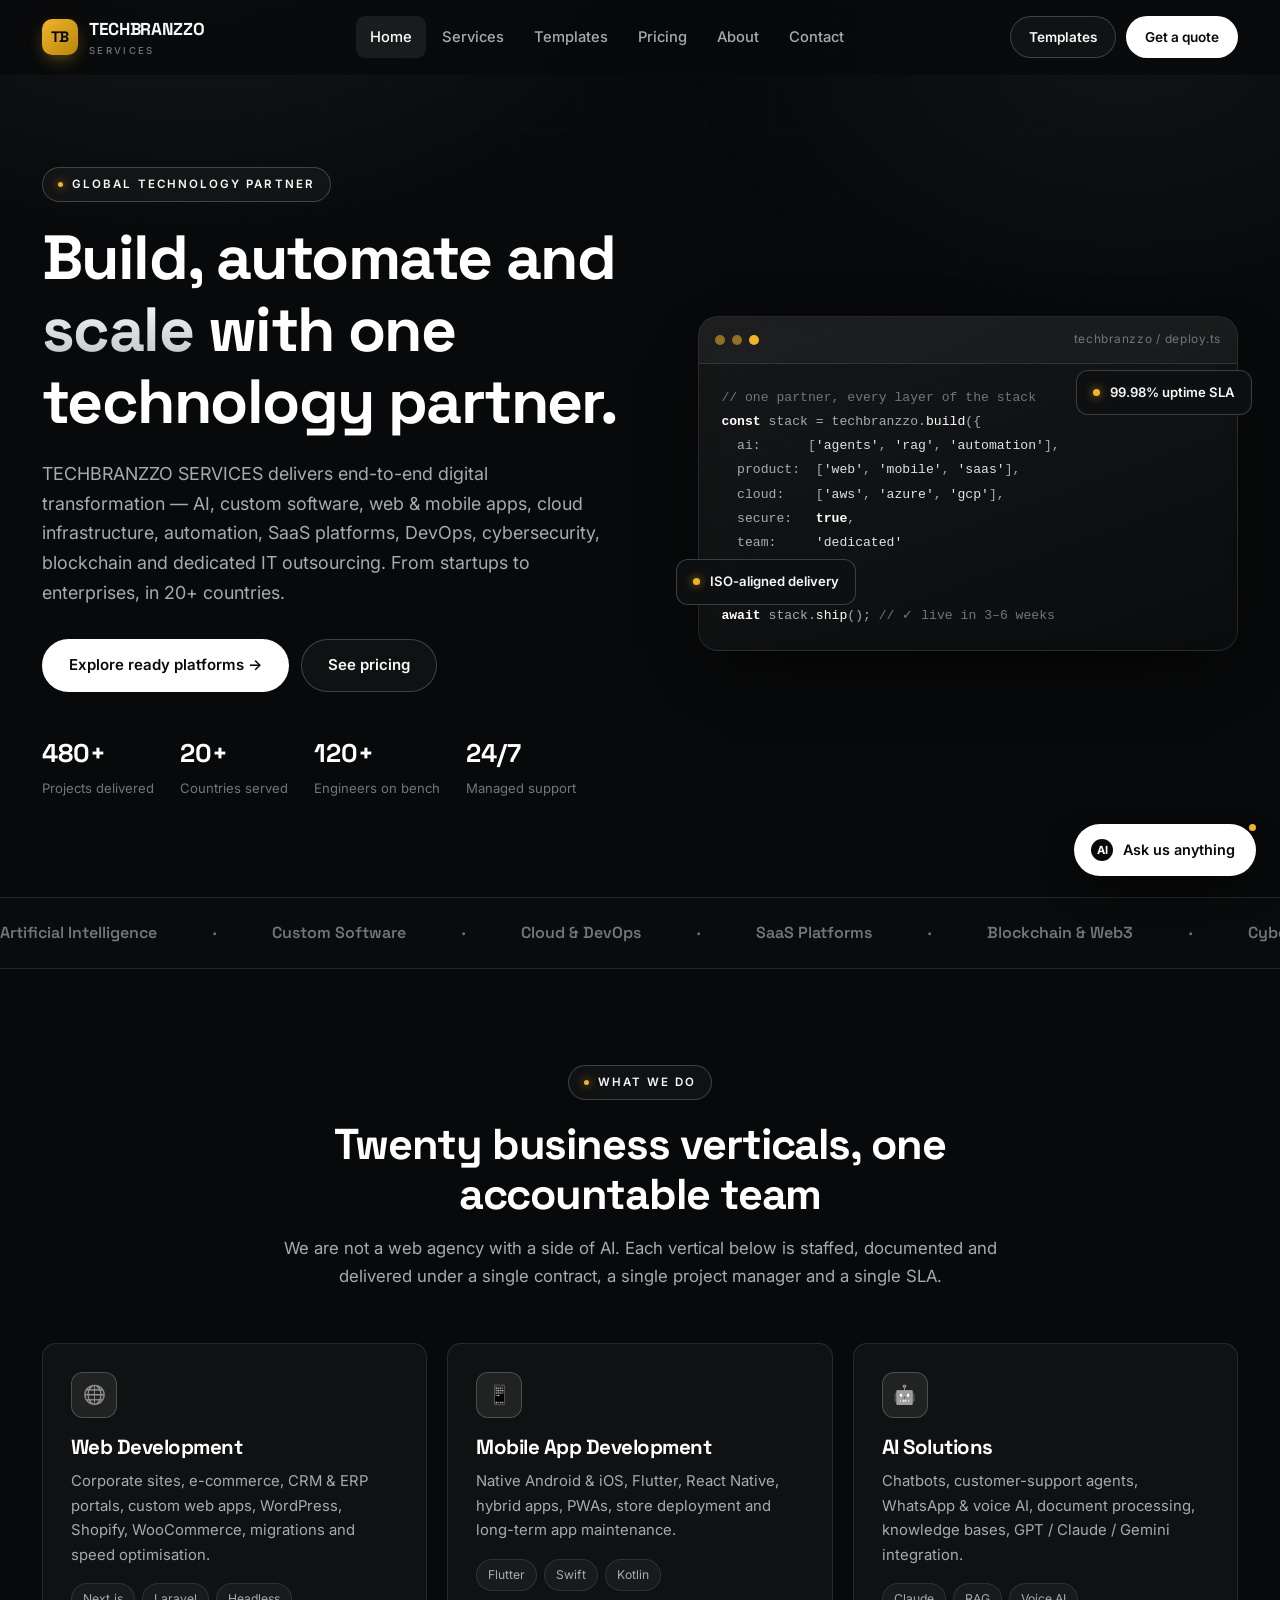
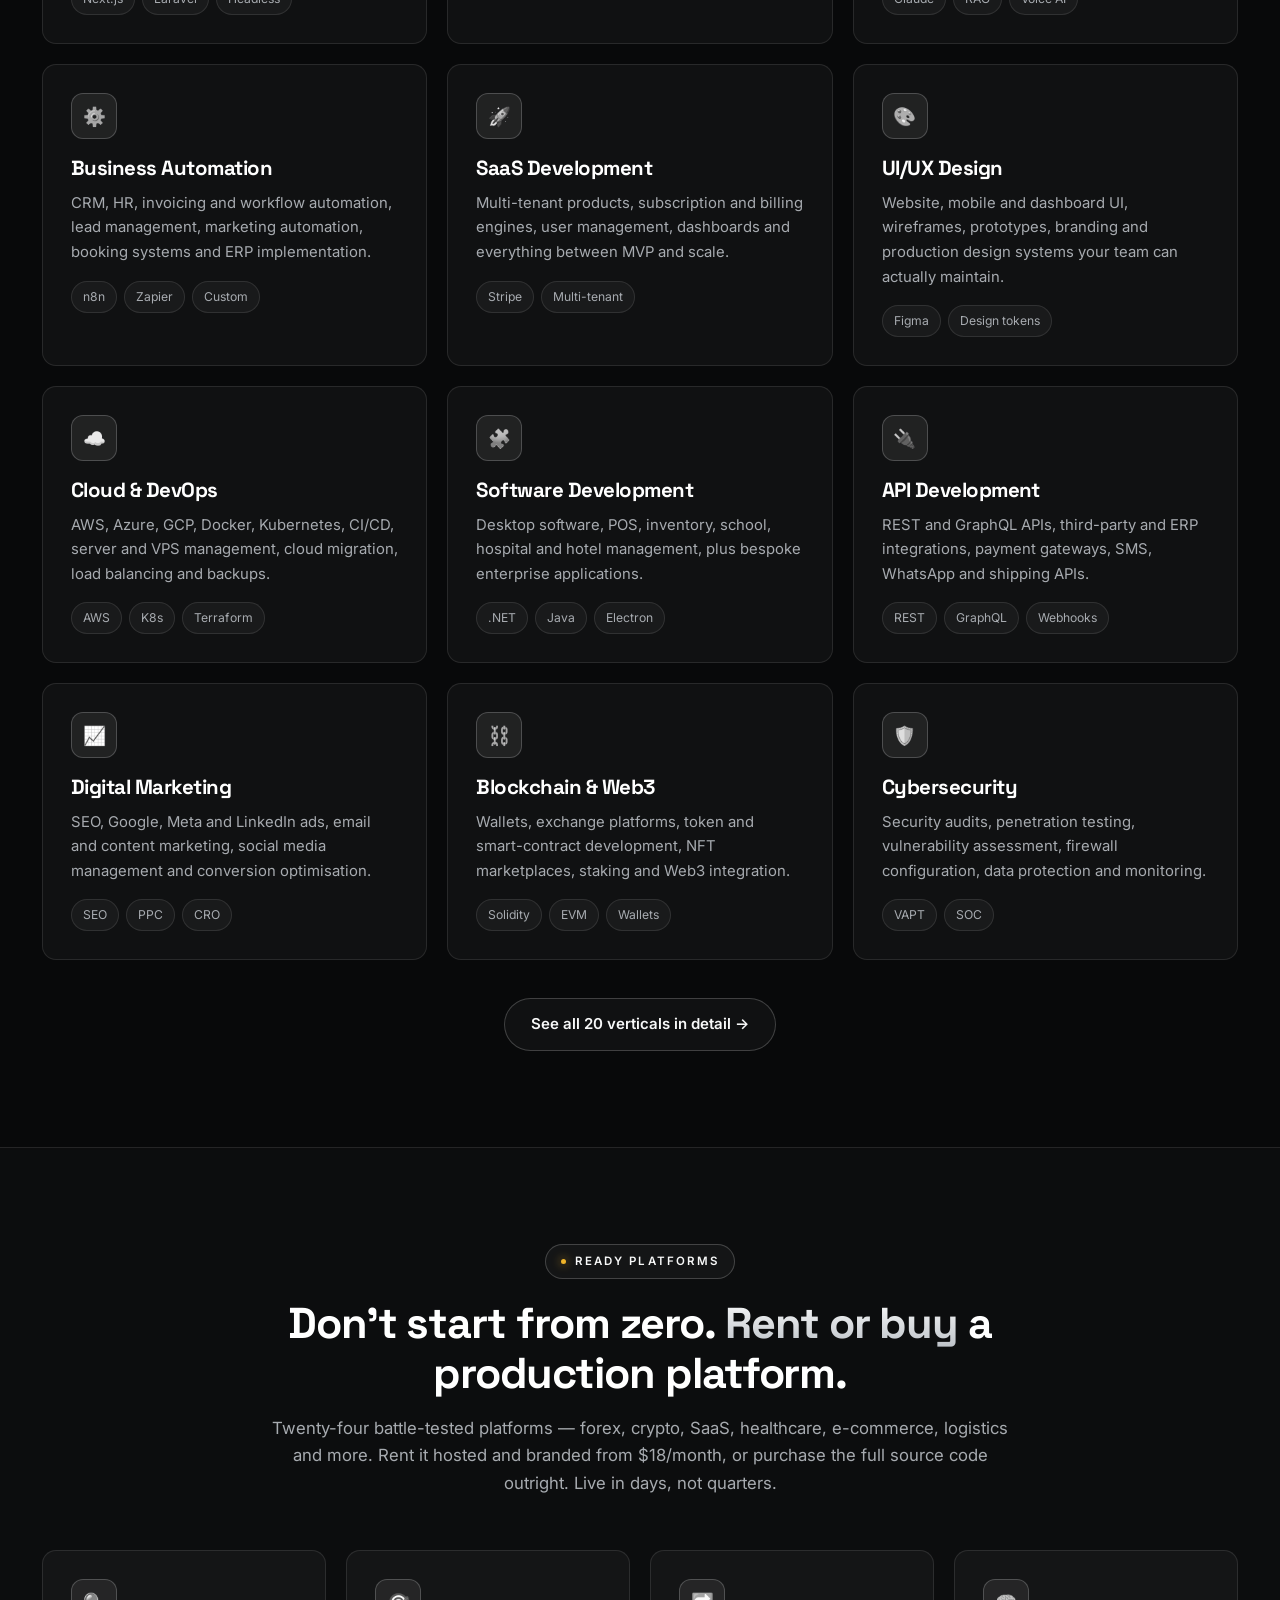
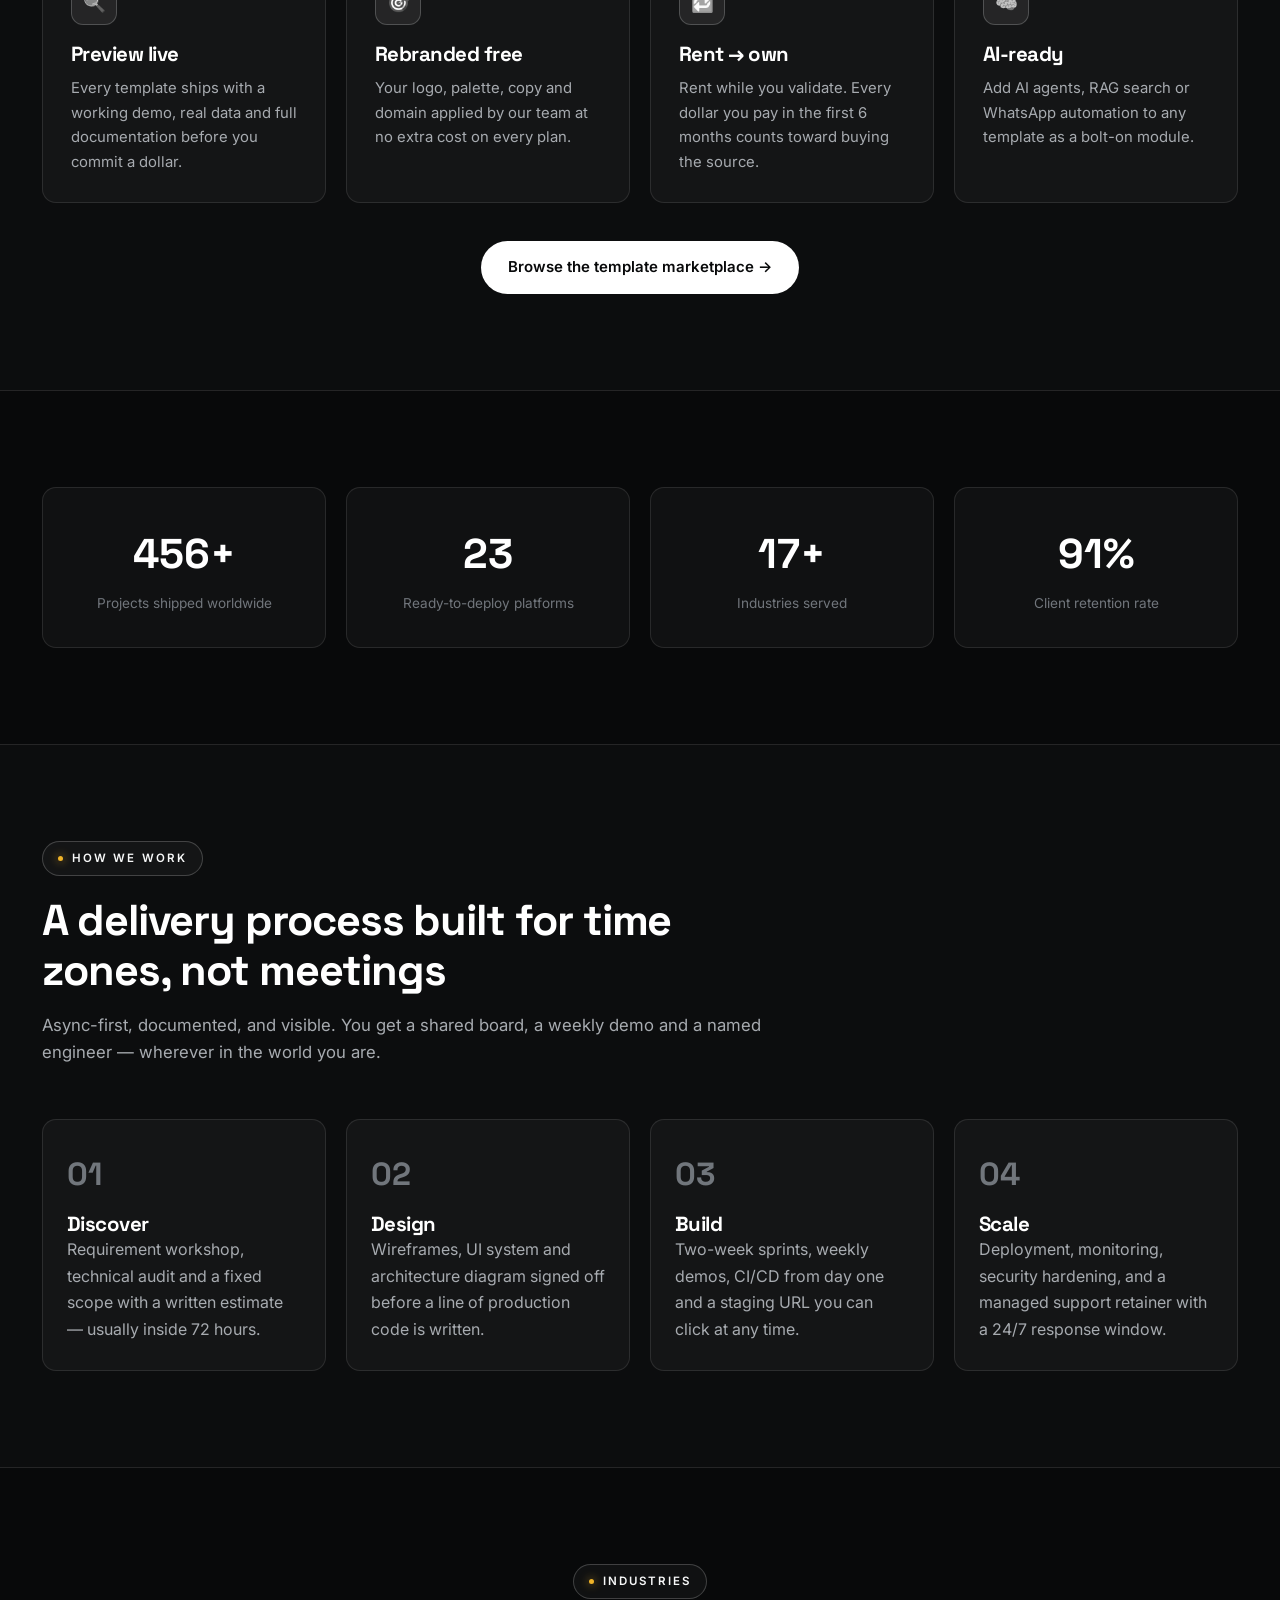
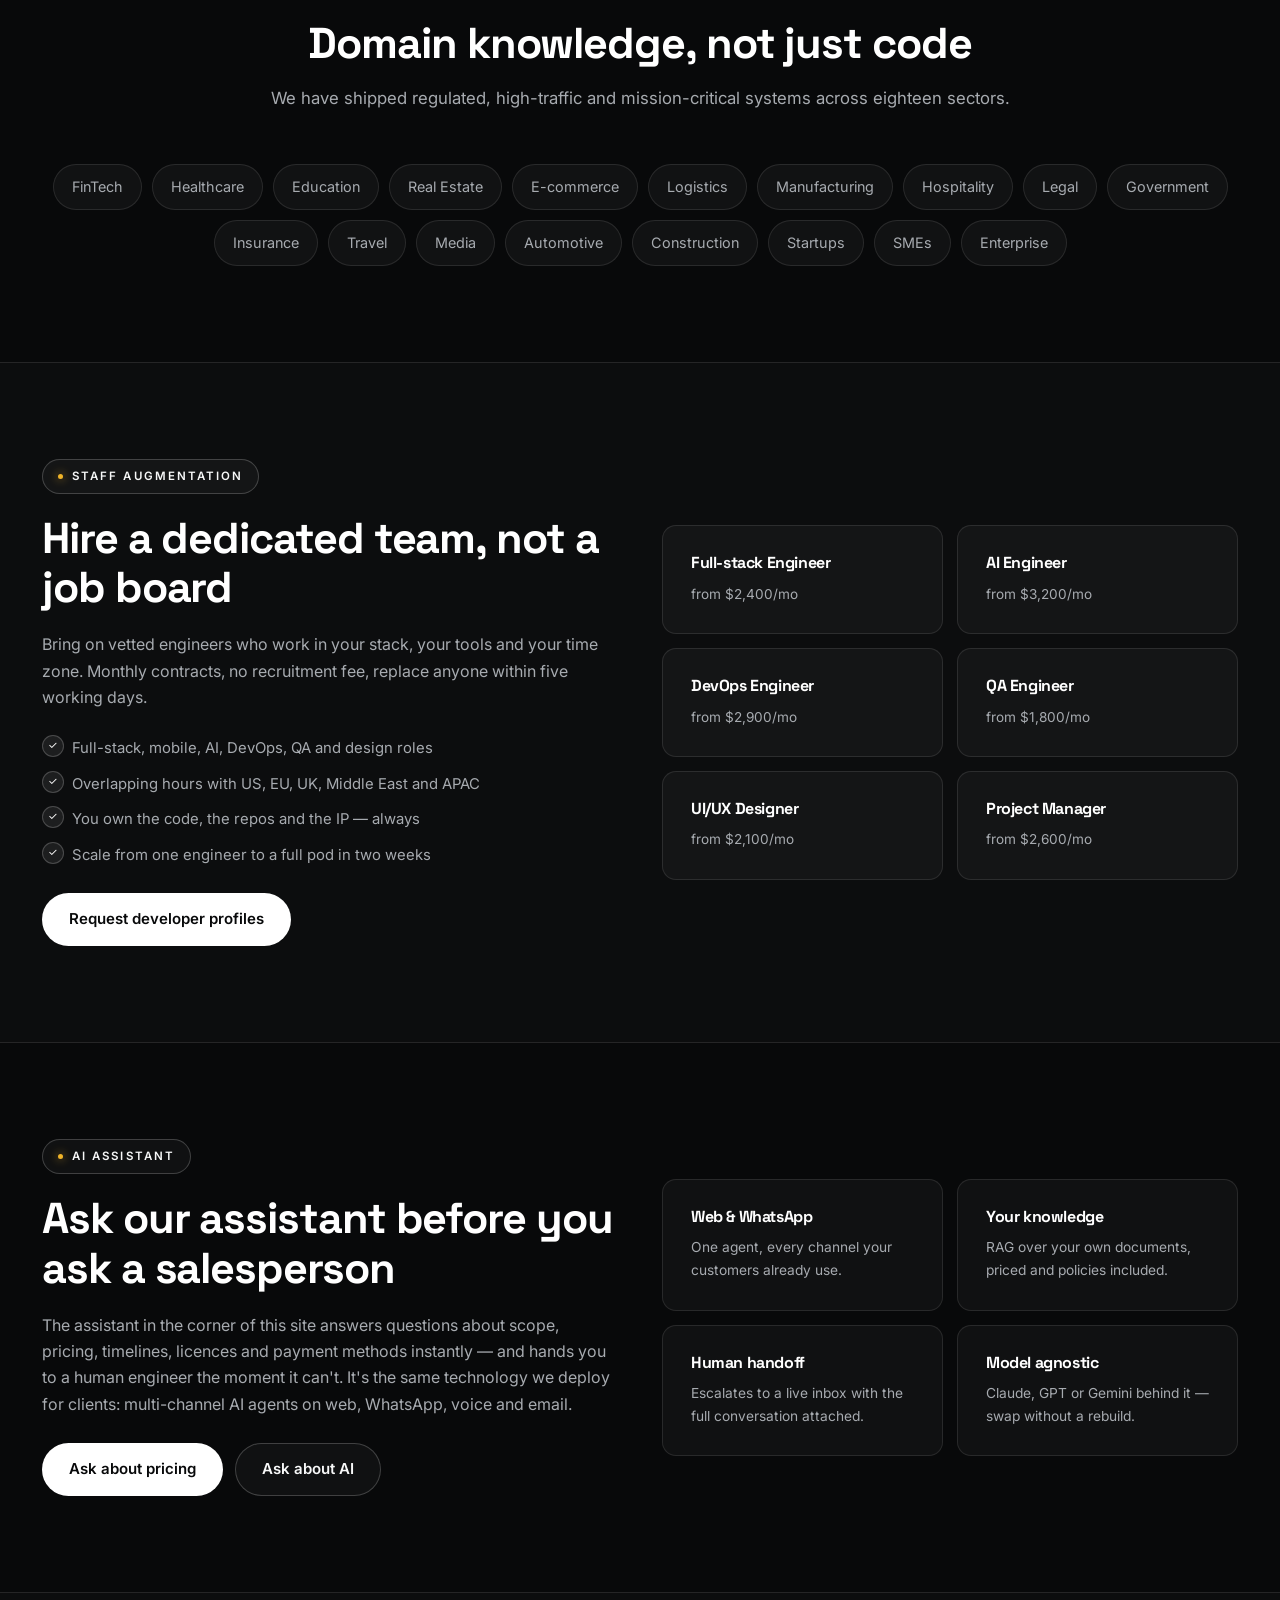
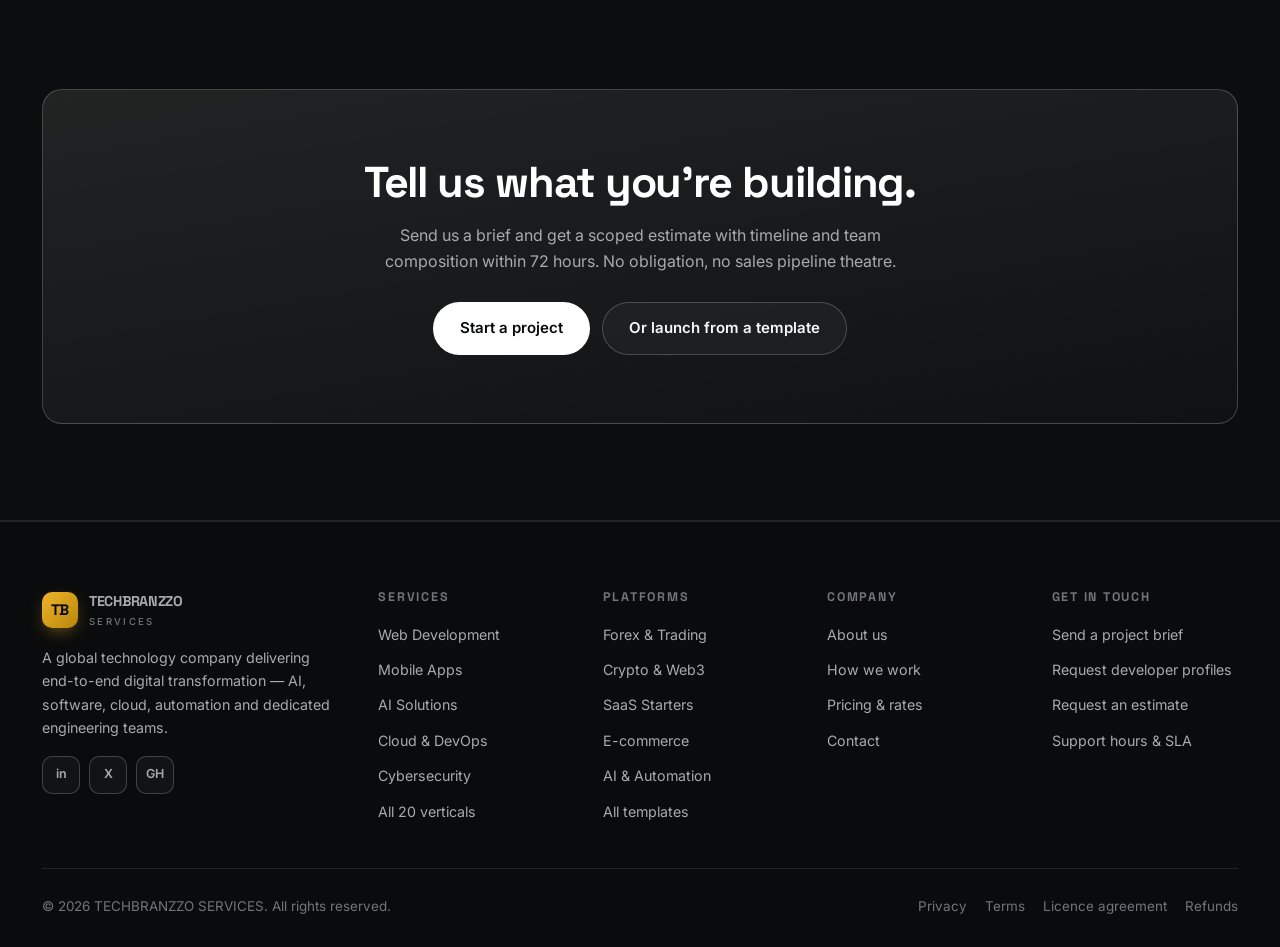
==== commit 8ae9eb05: "Templates: honest preview buttons + optional per-template demo URL Cards showed "Live preview" every" ====
--- a/index.html
+++ b/index.html
@@ -8,7 +8,7 @@
 <link rel="preconnect" href="https://fonts.googleapis.com">
 <link rel="preconnect" href="https://fonts.gstatic.com" crossorigin>
 <link href="https://fonts.googleapis.com/css2?family=Inter:wght@400;500;600;700&family=Space+Grotesk:wght@500;600;700&display=swap" rel="stylesheet">
-<link rel="stylesheet" href="assets/css/style.css?v=3">
+<link rel="stylesheet" href="assets/css/style.css?v=4">
 <link rel="icon" href="data:image/svg+xml,<svg xmlns='http://www.w3.org/2000/svg' viewBox='0 0 100 100'><defs><linearGradient id='g' x1='0' y1='0' x2='1' y2='1'><stop offset='0' stop-color='%23f0b429'/><stop offset='1' stop-color='%23b8860b'/></linearGradient></defs><rect width='100' height='100' rx='22' fill='url(%23g)'/><text y='68' x='50' text-anchor='middle' font-size='52' font-family='sans-serif' font-weight='bold' fill='%23000000'>TB</text></svg>">
 <link rel="canonical" href="https://techbranzzoservices.com/">
 <meta name="robots" content="index, follow, max-image-preview:large">
@@ -295,7 +295,7 @@
 
 <div id="site-footer"></div>
 
-<script src="assets/js/data.js?v=3"></script>
-<script src="assets/js/main.js?v=3"></script>
+<script src="assets/js/data.js?v=4"></script>
+<script src="assets/js/main.js?v=4"></script>
 </body>
 </html>
